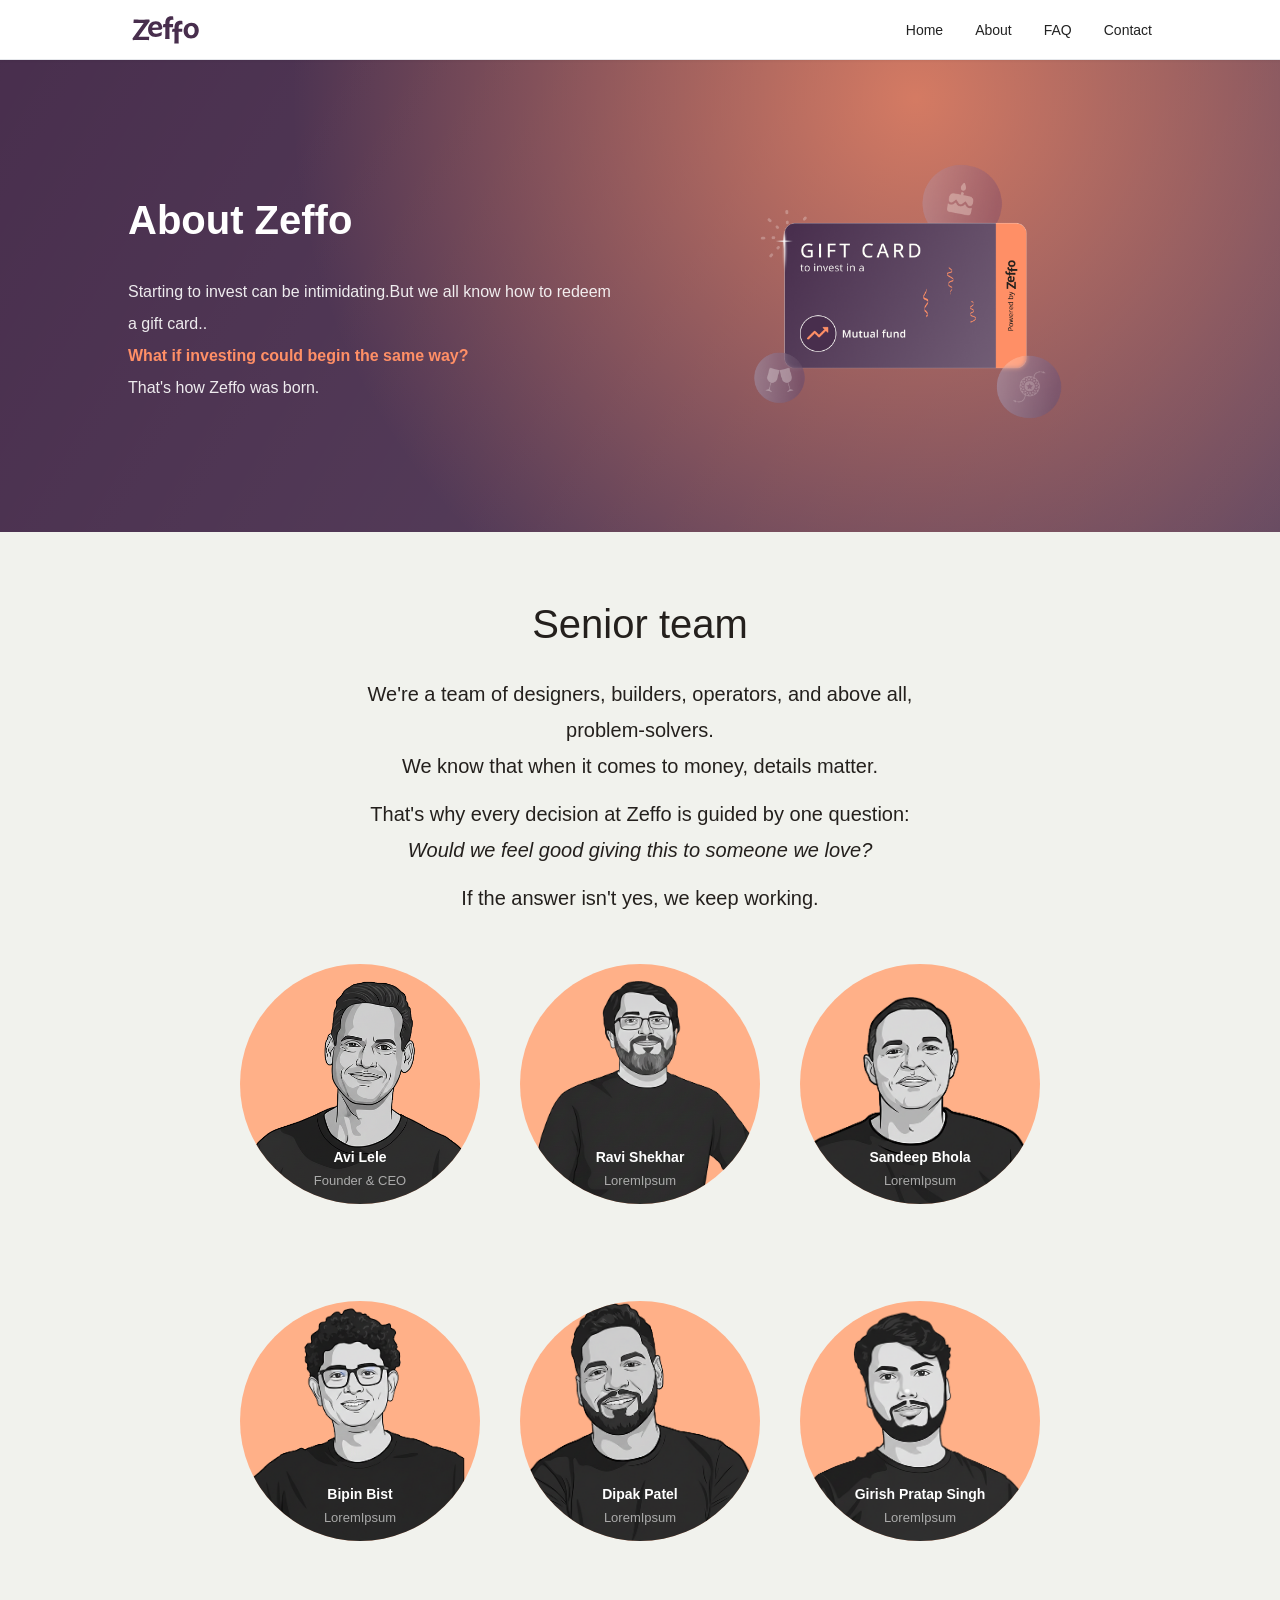
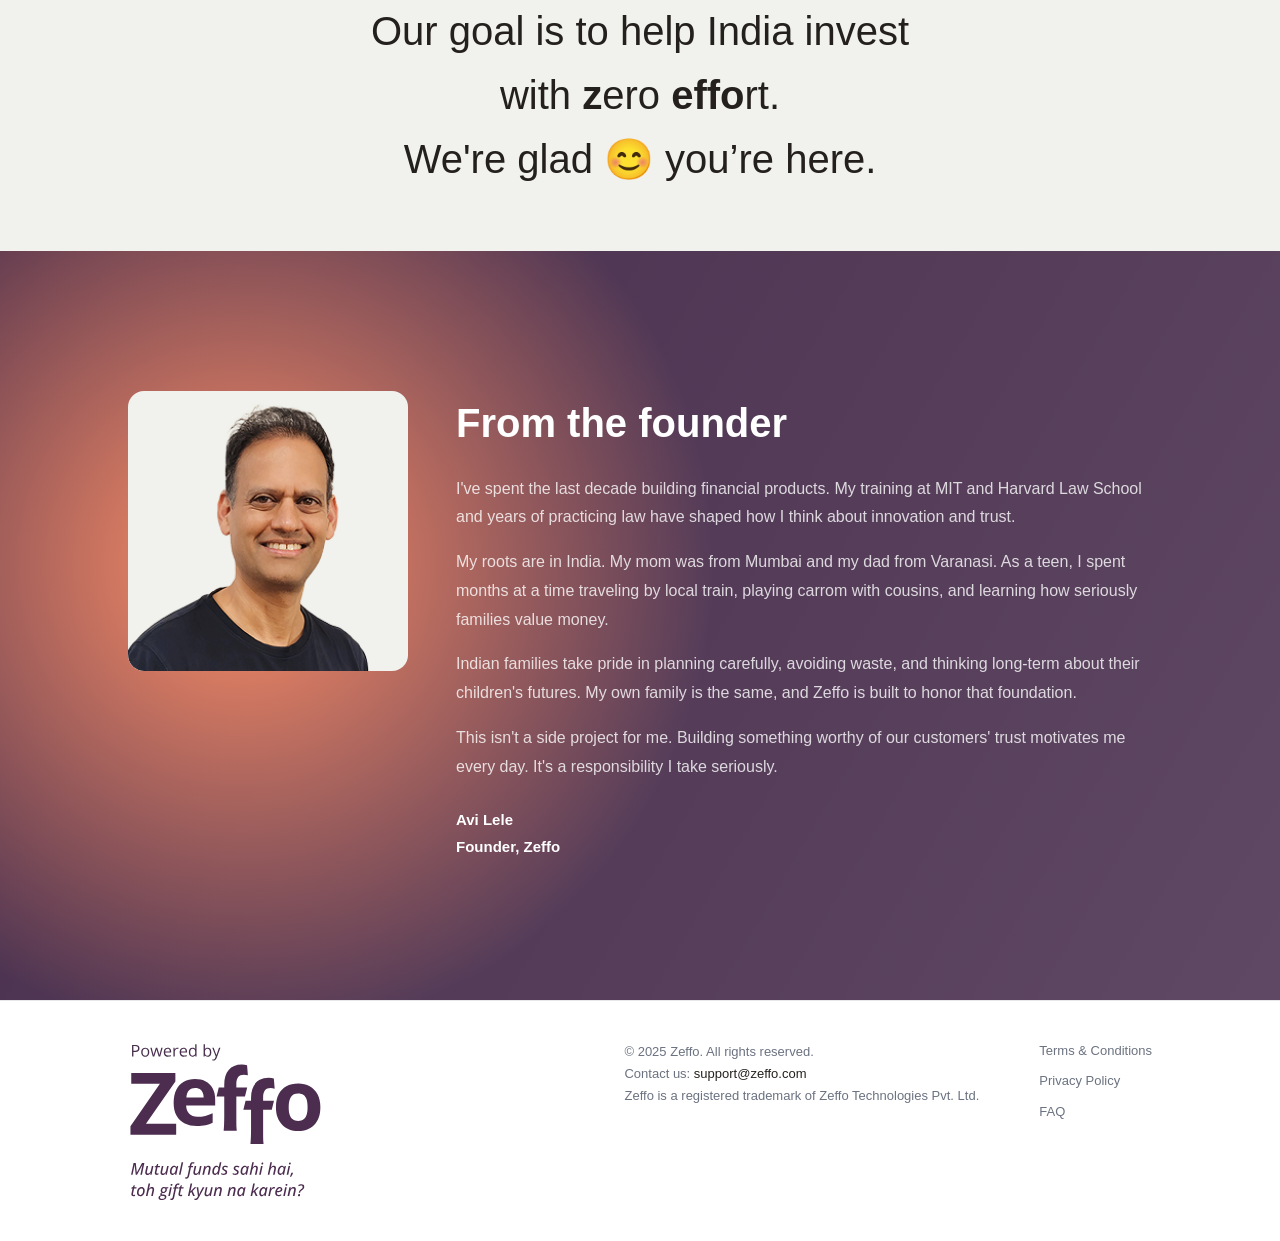
==== about.html @ eb4e4ceb "first commit" ====
<!DOCTYPE html>
<html lang="en">
<head>
  <meta charset="UTF-8">
  <meta name="viewport" content="width=device-width, initial-scale=1.0">
  <title>About Us — Zeffo</title>
  <meta name="description" content="Learn about Zeffo — the team and mission behind mutual fund gift cards.">
  <link rel="stylesheet" href="css/style.css">
</head>
<body>

  <!-- Header -->
  <header class="header" role="banner">
    <div class="header__container">
      <a href="index.html" class="header__logo" aria-label="Zeffo Home">
        <img src="assets/images/logo.svg" alt="Zeffo" height="36">
      </a>

      <button class="header__menu-btn" aria-label="Open menu" aria-expanded="false" aria-controls="nav-menu">
        <span class="header__menu-icon"></span>
      </button>

      <nav class="header__nav" id="nav-menu" role="navigation" aria-label="Main navigation">
        <ul class="header__nav-list">
          <li><a href="index.html" class="header__nav-link">Home</a></li>
          <li><a href="about.html" class="header__nav-link header__nav-link--active">About</a></li>
          <li><a href="faqs.html" class="header__nav-link">FAQ</a></li>
          <li><a href="contact.html" class="header__nav-link">Contact</a></li>
        </ul>
      </nav>
    </div>
  </header>

  <main>
    <!-- About Banner -->
    <section class="about-banner">
      <div class="about-banner__container">
        <div class="about-banner__text">
          <h1 class="about-banner__heading">About Zeffo</h1>
          <p class="about-banner__line">Starting to invest can be intimidating.But we all know how to redeem a gift card..</p>
          <p class="about-banner__line about-banner__line--highlight">What if investing could begin the same way?</p>
          <p class="about-banner__line">That's how Zeffo was born.</p>
        </div>
        <div class="about-banner__image">
          <img src="assets/images/GC_banner.png" alt="Zeffo gift card">
        </div>
      </div>
    </section>

    <!-- Senior Team Section -->
    <section class="senior-team">
      <div class="senior-team__container">
        <h2 class="senior-team__heading">Senior team</h2>
        <p class="senior-team__desc">We're a team of designers, builders, operators, and above all, problem-solvers.<br>We know that when it comes to money, details matter.</p>
        <p class="senior-team__desc">That's why every decision at Zeffo is guided by one question:<br><em>Would we feel good giving this to someone we love?</em></p>
        <p class="senior-team__desc">If the answer isn't yes, we keep working.</p>

        <div class="senior-team__grid">
          <div class="senior-team__member">
            <div class="senior-team__photo">
              <img src="assets/images/avi.png" alt="Team member">
            </div>
            <p class="senior-team__name">Avi Lele</p>
            <p class="senior-team__role">Founder & CEO</p>
          </div>
          <div class="senior-team__member">
            <div class="senior-team__photo">
              <img src="assets/images/ravi.png" alt="Team member">
            </div>
            <p class="senior-team__name">Ravi Shekhar</p>
            <p class="senior-team__role">LoremIpsum</p>
          </div>
          <div class="senior-team__member">
            <div class="senior-team__photo">
              <img src="assets/images/sandeep.png" alt="Team member">
            </div>
            <p class="senior-team__name">Sandeep Bhola</p>
            <p class="senior-team__role">LoremIpsum</p>
          </div>
          <div class="senior-team__member">
            <div class="senior-team__photo">
              <img src="assets/images/bipin.png" alt="Team member">
            </div>
            <p class="senior-team__name">Bipin Bist</p>
            <p class="senior-team__role">LoremIpsum</p>
          </div>
          <div class="senior-team__member">
            <div class="senior-team__photo">
              <img src="assets/images/dipak.png" alt="Team member">
            </div>
            <p class="senior-team__name">Dipak Patel</p>
            <p class="senior-team__role">LoremIpsum</p>
          </div>
          <div class="senior-team__member">
            <div class="senior-team__photo">
              <img src="assets/images/girish.png" alt="Team member">
            </div>
            <p class="senior-team__name">Girish Pratap Singh</p>
            <p class="senior-team__role">LoremIpsum</p>
          </div>
        </div>
        <div class="team__goal">
          <p class="senior-team__goal">Our goal is to help India invest <br/>with <b>z</b>ero <b>effo</b>rt.</p>
          <p class="senior-team__goal">We're glad 😊 you’re here.</p>
        </div>
      </div>
    </section>

    <!-- From the Founder Section -->
    <section class="founder">
      <div class="founder__container">
        <div class="founder__image">
          <img src="assets/images/founder.png" alt="Founder">
        </div>
        <div class="founder__text">
          <h2 class="founder__heading">From the founder</h2>
          <p class="founder__desc">I've spent the last decade building financial products. My training at MIT and Harvard Law School and years of practicing law have shaped how I think about innovation and trust.</p>
          <p class="founder__desc">My roots are in India. My mom was from Mumbai and my dad from Varanasi.  As a teen, I spent months at a time traveling by local train, playing carrom with cousins, and learning how seriously families value money.</p>
          <p class="founder__desc">Indian families take pride in planning carefully, avoiding waste, and thinking long-term about their children's futures. My own family is the same, and Zeffo is built to honor that foundation.</p>
          <p class="founder__desc">This isn't a side project for me. Building something worthy of our customers' trust motivates me every day. It's a responsibility I take seriously.</p>
          <p class="founder__sign"><strong>Avi Lele<br>Founder, Zeffo</strong></p>
        </div>
      </div>
    </section>
  </main>

  <!-- Footer -->
  <footer class="footer">
    <div class="footer__container">
      <div class="footer__logo">
        <img src="assets/images/logo_tagline.svg" alt="Zeffo — Gift the power of investing">
      </div>
      <div class="footer__right">
        <div class="footer__info">
          <p class="footer__copyright">&copy; 2025 Zeffo. All rights reserved.</p>
          <p class="footer__contact">Contact us: <a href="mailto:support@zeffo.com">support@zeffo.com</a></p>
          <p class="footer__trademark">Zeffo is a registered trademark of Zeffo Technologies Pvt. Ltd.</p>
        </div>
        <div class="footer__links">
          <a href="tnc.html">Terms &amp; Conditions</a>
          <a href="privacy.html">Privacy Policy</a>
          <a href="faqs.html">FAQ</a>
        </div>
      </div>
    </div>
  </footer>

  <script src="js/main.js"></script>
</body>
</html>
---- css/style.css ----
/* ============================================
   CSS Reset & Base
   ============================================ */

*,
*::before,
*::after {
  margin: 0;
  padding: 0;
  box-sizing: border-box;
}

:root {
  /* Colors */
  --color-primary: #1a73e8;
  --color-primary-dark: #1557b0;
  --color-text: #24201d;
  --color-text-light: #6b7280;
  --color-white: #ffffff;
  --color-bg: #ffffff;
  --color-border: #e5e7eb;
  --color-gray: #f1f2ed;
  --color-accent: #ff8f66;
  --color-accent-dark: #e67a50;

  /* Header */
  --header-height: 60px;

  /* Typography */
  --font-family: -apple-system, BlinkMacSystemFont, 'Segoe UI', Roboto, Oxygen,
    Ubuntu, Cantarell, sans-serif;

  /* Spacing */
  --container-max: 100%;
  --container-padding: 10%;
}

html {
  font-size: 16px;
  -webkit-text-size-adjust: 100%;
}

body {
  font-family: var(--font-family);
  color: var(--color-text);
  background-color: var(--color-bg);
  line-height: 1.6;
}

a {
  text-decoration: none;
  color: inherit;
}

ul {
  list-style: none;
}

img {
  max-width: 100%;
  height: auto;
  display: block;
}

/* ============================================
   Buttons
   ============================================ */

.btn {
  display: inline-block;
  font-family: var(--font-family);
  font-size: 0.938rem;
  font-weight: 600;
  text-align: center;
  border: none;
  border-radius: 6px;
  padding: 10px 28px;
  cursor: pointer;
  transition: background-color 0.2s ease, transform 0.1s ease;
}

.btn:focus-visible {
  outline: 2px solid var(--color-white);
  outline-offset: 3px;
}

.btn--primary {
  background-color: var(--color-white);
  color: var(--color-text);
  border-radius: 50px;
}

.btn--primary:hover {
  background-color: var(--color-border);
}

.btn:active {
  transform: scale(0.97);
}

/* ============================================
   Header
   ============================================ */

.header {
  position: sticky;
  top: 0;
  z-index: 1000;
  height: var(--header-height);
  background-color: var(--color-white);
  border-bottom: 1px solid var(--color-border);
  box-shadow: 0 1px 3px rgba(0, 0, 0, 0.06);
}

.header__container {
  max-width: var(--container-max);
  margin: 0 auto;
  padding: 0 var(--container-padding);
  height: 100%;
  display: flex;
  align-items: center;
  justify-content: space-between;
}

/* Logo */

.header__logo {
  display: flex;
  align-items: center;
  flex-shrink: 0;
}

.header__logo img {
  height: 36px;
  width: auto;
}

/* Desktop nav */

.header__nav-list {
  display: flex;
  align-items: center;
  gap: 32px;
}

.header__nav-link {
  font-size: 14px;
  font-weight: 500;
  color: #222222;
  padding: 4px 0;
  text-decoration: none;
}

.header__nav-link:hover,
.header__nav-link:focus-visible {
  color: #222222;
}

.header__nav-link--active {
  color: #222222;
}

/* Focus styles for accessibility */

.header__nav-link:focus-visible {
  outline: 2px solid var(--color-primary);
  outline-offset: 4px;
  border-radius: 2px;
}

/* Hamburger button — hidden on desktop */

.header__menu-btn {
  display: none;
  background: none;
  border: none;
  cursor: pointer;
  padding: 8px;
  z-index: 1001;
  -webkit-tap-highlight-color: transparent;
}

.header__menu-icon,
.header__menu-icon::before,
.header__menu-icon::after {
  display: block;
  width: 24px;
  height: 2px;
  background-color: var(--color-text);
  border-radius: 2px;
  transition: transform 0.3s ease, opacity 0.3s ease;
}

.header__menu-icon {
  position: relative;
}

.header__menu-icon::before,
.header__menu-icon::after {
  content: '';
  position: absolute;
  left: 0;
}

.header__menu-icon::before {
  top: -7px;
}

.header__menu-icon::after {
  top: 7px;
}

/* Hamburger → X animation */

.header__menu-btn[aria-expanded="true"] .header__menu-icon {
  background-color: transparent;
}

.header__menu-btn[aria-expanded="true"] .header__menu-icon::before {
  top: 0;
  transform: rotate(45deg);
}

.header__menu-btn[aria-expanded="true"] .header__menu-icon::after {
  top: 0;
  transform: rotate(-45deg);
}

/* ============================================
   Hero Section
   ============================================ */

.hero {
  min-height: calc(100vh - var(--header-height));
  position: relative;
  display: flex;
  align-items: center;
  overflow: hidden;
}

.hero__bg {
  position: absolute;
  inset: 0;
  z-index: 0;
}

.hero__bg-img {
  position: absolute;
  inset: 0;
  width: 100%;
  height: 100%;
  object-fit: cover;
  opacity: 0;
  transition: opacity 3s ease;
}

.hero__bg-img--active {
  opacity: 1;
}

.hero__content {
  position: relative;
  z-index: 1;
  max-width: var(--container-max);
  margin: 0 auto;
  padding: 60px var(--container-padding);
  width: 100%;
}

.hero__title {
  font-size: 40px;
  font-weight: 700;
  line-height: 1.3;
  color: var(--color-white);
  max-width: 40%;
  margin-bottom: 20px;
}

.hero__subtitle {
  font-size: 20px;
  font-weight: 400;
  line-height: 1.7;
  color: var(--color-white);
  max-width: 50%;
  opacity: 0.9;
}

/* ============================================
   Gift Cards Section
   ============================================ */

.giftcards {
  background-color: #482e4d;
  padding: min(120px, 10vw) 0;
}

.giftcards__container {
  max-width: var(--container-max);
  margin: 0 auto;
  padding: 0 var(--container-padding);
}

.giftcards__grid {
  display: flex;
  justify-content: center;
  align-items: stretch;
  gap: 40px;
}

.giftcards__item {
  display: flex;
  flex-direction: column;
  align-items: center;
  gap: 20px;
  flex: 1;
  max-width: 320px;
}

.giftcards__image {
  width: 100%;
  border-radius: 12px;
  box-shadow: 0 4px 16px rgba(0, 0, 0, 0.25);
}

/* ============================================
   Steps Section
   ============================================ */

.steps {
  background-color: var(--color-white);
  padding: 60px 0;
}

.steps__container {
  max-width: var(--container-max);
  margin: 0 auto;
  padding: 0 var(--container-padding);
}

.steps__heading {
  text-align: center;
  font-size: 32px;
  font-weight: 700;
  color: var(--color-text);
  margin-bottom: 40px;
}

.steps__grid {
  display: flex;
  justify-content: center;
  align-items: flex-start;
  gap: 40px;
}

.steps__item {
  flex: 1;
  max-width: 320px;
}

.steps__image {
  width: 100%;
  border-radius: 12px;
}

/* ============================================
   Info Card Section
   ============================================ */

.infocard {
  padding: 80px 0 140px;
  background-color: var(--color-white);
  display: flex;
  justify-content: center;
}

.infocard__card {
  width: 80%;
  max-width: 960px;
  background-color: var(--color-gray);
  border-radius: 16px;
  box-shadow: 0 2px 12px rgba(0, 0, 0, 0.08);
  display: flex;
  align-items: stretch;
  overflow: hidden;
}

.infocard__text {
  flex: 1;
  padding: 40px;
  padding-bottom: 80px;
}

.infocard__subtitle {
  font-size: 22px;
  font-weight: 700;
  color: var(--color-text);
  margin-bottom: 14px;
}

.infocard__desc {
  font-size: 15px;
  line-height: 1.7;
  color: var(--color-text-light);
  margin-bottom: 20px;
}

.infocard__cta {
  font-size: 16px;
  font-weight: 700;
  color: var(--color-accent);
  text-decoration: underline;
  transition: color 0.2s ease;
}

.infocard__cta:hover {
  color: var(--color-accent-dark);
}

.infocard__cta:focus-visible {
  outline: 2px solid var(--color-primary);
  outline-offset: 3px;
  border-radius: 2px;
}

.infocard__image {
  flex: 0 0 40%;
  position: relative;
  overflow: hidden;
}

.infocard__image img {
  width: 100%;
  position: absolute;
  bottom: -60%;
  left: 0;
  border-radius: 8px;
}

/* ============================================
   Trust Section
   ============================================ */

.trust {
  padding: 100px 0 60px;
  background-color: var(--color-gray);
}

.trust__container {
  max-width: var(--container-max);
  margin: 0 auto;
  padding: 0 var(--container-padding);
  text-align: center;
}

.trust__heading {
  font-size: 32px;
  font-weight: 400;
  color: var(--color-text);
  margin-bottom: 16px;
}

.trust__subheading {
  font-size: 14px;
  line-height: 1.7;
  color: var(--color-text-light);
  margin: 0 auto 48px;
}

.trust__logos {
  display: flex;
  justify-content: center;
  align-items: center;
  gap: 102px;
  flex-wrap: wrap;
}

.trust__logo-item {
  display: flex;
  align-items: center;
  justify-content: center;
}

.trust__logo-item img {
  height: 102px;
  width: auto;
  object-fit: contain;
  opacity: 0.85;
  transition: opacity 0.2s ease;
}

.trust__logo-item img:hover {
  opacity: 1;
}

/* Partner subsection */

.partners {
  display: flex;
  align-items: center;
  gap: 24px;
  margin-top: 82px;
  padding: 32px;
  background-color: #000000;
  border-radius: 16px;
  max-width: 900px;
  margin-left: auto;
  margin-right: auto;
  text-align: left;
}

.pine-labs-logo {
  flex-shrink: 0;
}

.pine-labs-logo img {
  width: 200px;
  height: auto;
}

.partners h3 {
  font-size: 16px;
  font-weight: 600;
  color: var(--color-white);
  margin-bottom: 6px;
}

.partners p {
  font-size: 14px;
  line-height: 1.6;
  color: rgba(255, 255, 255, 0.7);
}

/* ============================================
   Video Section
   ============================================ */

.video-section {
  background-color: #24201d;
  padding: min(120px, 10vw) 0;
  /* max-height: 425px; */
}

.video-section__container {
  max-width: var(--container-max);
  margin: 0 auto;
  padding: 0 var(--container-padding);
  display: flex;
  align-items: center;
  gap: 48px;
  height: 100%;
}

.video-section__text {
  flex: 1;
}

.video-section__heading {
  font-size: 32px;
  font-weight: 400;
  color: var(--color-white);
  margin-bottom: 14px;
  line-height: 1.3;
}

.video-section__subheading {
  font-size: 15px;
  line-height: 1.7;
  color: rgba(255, 255, 255, 0.7);
  margin-bottom: 20px;
}

.video-section__cta {
  font-size: 16px;
  font-weight: 700;
  color: var(--color-accent);
  text-decoration: underline;
  transition: color 0.2s ease;
}

.video-section__cta:hover {
  color: var(--color-accent-dark);
}

.video-section__cta:focus-visible {
  outline: 2px solid var(--color-primary);
  outline-offset: 3px;
  border-radius: 2px;
}

.video-section__player {
  flex: 1;
  border-radius: 12px;
  overflow: hidden;
  aspect-ratio: 16 / 9;
  max-height: 300px;
}

.video-section__player iframe {
  width: 100%;
  height: 100%;
  display: block;
}

/* ============================================
   Team Section
   ============================================ */

.team {
  background-color: #482e4d;
  padding: 60px 0 0;
}

.team__container {
  max-width: var(--container-max);
  margin: 0 auto;
  padding: 0 var(--container-padding);
  text-align: center;
}

.team__heading {
  font-size: 32px;
  font-weight: 400;
  color: var(--color-white);
  margin-bottom: 16px;
  letter-spacing: 1px;
}

.team__desc {
  font-size: 16px;
  line-height: 1.7;
  color: rgba(255, 255, 255, 0.75);
  max-width: 800px;
  margin: 0 auto 40px;
}

.team-section__cta {
  font-size: 16px;
  font-weight: 700;
  color: var(--color-accent);
  text-decoration: underline;
  display: inline-block;
  margin-bottom: 40px;
  transition: color 0.2s ease;
}

.team-section__cta:hover {
  color: var(--color-accent-dark);
}

.team__image {
  max-width: 720px;
  margin: 0 auto;
}

.team__image img {
  width: 100%;
  border-radius: 12px;
}

/* ============================================
   Multiplier Section
   ============================================ */

.multiplier {
  padding: 60px 0;
  background-color: var(--color-gray);
}

.multiplier__container {
  max-width: var(--container-max);
  margin: 0 auto;
  padding: 0 var(--container-padding);
  display: flex;
  align-items: center;
  gap: 60px;
}

.multiplier__image {
  flex: 1;
  display: flex;
  justify-content: center;
}

.multiplier__image img {
  max-width: 360px;
  width: 100%;
}

.multiplier__text {
  flex: 1;
}

.multiplier__heading {
  font-size: 32px;
  font-weight: 400;
  color: var(--color-text);
  margin-bottom: 14px;
}

.multiplier__intro {
  font-size: 14px;
  line-height: 1.7;
  color: var(--color-text);
  margin-bottom: 20px;
}

.multiplier__list {
  list-style: disc;
  padding-left: 20px;
  margin-bottom: 24px;
}

.multiplier__list li {
  font-size: 14px;
  line-height: 1.7;
  color: var(--color-text);
}

.multiplier__footer {
  font-size: 14px;
  color: var(--color-text);
}

.multiplier__footer a {
  color: var(--color-accent);
  font-weight: 600;
  transition: color 0.2s ease;
}

.multiplier__footer a:hover {
  color: var(--color-accent-dark);
}

/* ============================================
   Follow Us Section
   ============================================ */

.follow {
  background-color: var(--color-accent);
  padding: 60px 0;
}

.follow__container {
  max-width: var(--container-max);
  margin: 0 auto;
  padding: 0 var(--container-padding);
  display: flex;
  align-items: center;
  gap: 48px;
}

.follow__text {
  flex: 1;
}

.follow__heading {
  font-size: 32px;
  font-weight: 700;
  color: var(--color-white);
  margin-bottom: 14px;
}

.follow__desc {
  font-size: 16px;
  line-height: 1.7;
  color: rgba(255, 255, 255, 0.9);
  margin-bottom: 24px;
}

.follow__socials {
  display: flex;
  gap: 16px;
}

.follow__social-link {
  display: inline-block;
  transition: transform 0.2s ease;
}

.follow__social-link img {
  width: 140px;
  height: 40px;
}

.follow__social-link:hover {
  transform: translateY(-2px);
}

.follow__social-link:focus-visible {
  outline: 2px solid var(--color-white);
  outline-offset: 3px;
  border-radius: 4px;
}

.follow__image {
  flex: 1;
  display: flex;
  justify-content: center;
}

.follow__image img {
  max-width: 380px;
  width: 100%;
}

/* ============================================
   Footer
   ============================================ */

.footer {
  background-color: var(--color-white);
  padding: 40px 0;
  border-top: 1px solid var(--color-border);
}

.footer__container {
  max-width: var(--container-max);
  margin: 0 auto;
  padding: 0 var(--container-padding);
  display: flex;
  align-items: flex-start;
  justify-content: space-between;
  gap: 48px;
}

.footer__logo img {
  height: 160px;
  width: auto;
}

.footer__right {
  display: flex;
  gap: 60px;
}

.footer__info p {
  font-size: 13px;
  line-height: 1.7;
  color: var(--color-text-light);
}

.footer__info a {
  color: var(--color-text);
  transition: color 0.2s ease;
}

.footer__info a:hover {
  color: var(--color-primary);
}

.footer__links {
  display: flex;
  flex-direction: column;
  gap: 10px;
}

.footer__links a {
  font-size: 13px;
  color: var(--color-text-light);
  transition: color 0.2s ease;
}

.footer__links a:hover {
  color: var(--color-primary);
}

.footer__links a:focus-visible {
  outline: 2px solid var(--color-primary);
  outline-offset: 3px;
  border-radius: 2px;
}

/* ============================================
   About Page
   ============================================ */

.about-banner {
  background-image: url('../assets/images/bg1.svg');
  background-size: cover;
  background-position: center;
  background-repeat: no-repeat;
  padding: 80px 0;
}

.about-banner__container {
  max-width: var(--container-max);
  margin: 0 auto;
  padding: 0 var(--container-padding);
  display: flex;
  align-items: center;
  gap: 48px;
}

.about-banner__text {
  flex: 1;
}

.about-banner__heading {
  font-size: 40px;
  font-weight: 700;
  color: var(--color-white);
  margin-bottom: 24px;
}

.about-banner__line {
  font-size: 16px;
  line-height: 2;
  color: rgba(255, 255, 255, 0.9);
}

.about-banner__line--highlight {
  font-weight: 700;
  color: var(--color-accent);
}

.about-banner__image {
  flex: 1;
  display: flex;
  justify-content: center;
}

.about-banner__image img {
  max-width: 420px;
  width: 100%;
  border-radius: 12px;
}

/* Senior Team */

.senior-team {
  background-color: #f1f2ed;
  padding: 60px 0;
  text-align: center;
}

.senior-team__container {
  max-width: var(--container-max);
  margin: 0 auto;
  padding: 0 var(--container-padding);
}

.senior-team__heading {
  font-size: 40px;
  font-weight: 400;
  color: var(--color-text);
  margin-bottom: 20px;
}

.senior-team__desc {
  font-size: 20px;
  line-height: 1.8;
  color: var(--color-text);
  max-width: 600px;
  margin: 0 auto 12px;
}

.senior-team__desc em {
  font-style: italic;
  color: var(--color-text);
}

.senior-team__grid {
  display: grid;
  grid-template-columns: repeat(3, 240px);
  justify-content: center;
  gap: 40px;
  margin-top: 48px;
}

.senior-team__member {
  width: 240px;
}

.senior-team__photo {
  width: 240px;
  height: 240px;
  border-radius: 50%;
  background-color: #FFB088;
  overflow: hidden;
  margin: 0 auto 12px;
}

.senior-team__photo img {
  width: 125%;
  height: 125%;
  object-fit: cover;
}

.senior-team__name {
  font-size: 14px;
  font-weight: 600;
  color: var(--color-white);
  margin-bottom: 2px;
  position: relative;
  top: -70px;
}

.senior-team__role {
  font-size: 13px;
  color: rgba(255, 255, 255, 0.6);
  position: relative;
  top: -70px;
}
.senior-team__goal {
  font-size: 40px;
  font-weight: 200;
}

/* From the Founder */

.founder {
  background-image: url('../assets/images/bg2.svg');
  background-size: cover;
  background-position: center;
  background-repeat: no-repeat;
  padding: 140px 0;
}

.founder__container {
  max-width: var(--container-max);
  margin: 0 auto;
  padding: 0 var(--container-padding);
  display: flex;
  align-items: flex-start;
  gap: 48px;
}

.founder__image {
  flex: 0 0 280px;
  border-radius: 16px;
  overflow: hidden;
  background: #F1F2ED;
}

.founder__image img {
  width: 100%;
  border-radius: 16px;
}

.founder__text {
  flex: 1;
}

.founder__heading {
  font-size: 40px;
  font-weight: 700;
  color: var(--color-white);
  margin-bottom: 20px;
}

.founder__desc {
  font-size: 16px;
  line-height: 1.8;
  color: rgba(255, 255, 255, 0.8);
  margin-bottom: 16px;
}

.founder__sign {
  font-size: 15px;
  line-height: 1.8;
  color: rgba(255, 255, 255, 0.9);
  margin-top: 24px;
}

.founder__sign strong {
  color: var(--color-white);
}

/* ============================================
   FAQ Page
   ============================================ */

.faq-hero {
  padding: 60px 0 40px;
  text-align: center;
  background-color: var(--color-white);
}

.faq-hero__title {
  font-size: 36px;
  font-weight: 700;
  color: var(--color-text);
  margin-bottom: 12px;
}

.faq-hero__subtitle {
  font-size: 16px;
  color: var(--color-text-light);
}

/* Quick Help */

.quickhelp {
  display: flex;
  justify-content: center;
  padding: 0 0 48px;
  background-color: var(--color-white);
}

.quickhelp__container {
  max-width: 1120px;
  margin: 0 80px;
  padding: 0 0;
  display: flex;
  justify-content: center;
  gap: 24px;
}

.quickhelp__card {
  flex: 1;
  aspect-ratio: 1 / 1;
  max-width: 540px;
  border: 2px solid var(--color-accent);
  border-radius: 12px;
  padding: 40px;
  display: flex;
  flex-direction: column;
  align-items: center;
  text-align: center;
  justify-content: center;
}

.quickhelp__title {
  font-size: 40px;
  font-weight: 400;
  color: var(--color-text);
}

.quickhelp__divider {
  border: none;
  height: 2px;
  background-color: var(--color-accent);
  margin: 14px 0;
  width: 100%;
}

.quickhelp__desc {
  font-size: 16px;
  line-height: 1.7;
  color: var(--color-text-light);
  flex: 1;
  margin-bottom: 16px;
}

.quickhelp__cta {
  font-size: 16px;
  font-weight: 700;
  color: var(--color-accent);
  text-decoration: underline;
  transition: color 0.2s ease;
}

.quickhelp__cta:hover {
  color: var(--color-accent-dark);
}

.faq {
  padding: 0 0 60px;
  background-color: var(--color-white);
}

.faq__container {
  max-width: 768px;
  margin: 0 auto;
  padding: 0 var(--container-padding);
}

/* Category tabs */

.faq__tabs {
  display: flex;
  border: 2px solid var(--color-accent);
  border-radius: 8px;
  overflow: hidden;
  width: 440px;
  margin: 0 auto 32px;
}

.faq__tab {
  flex: 1;
  background: none;
  text-align: center;
  border: none;
  font-family: var(--font-family);
  font-size: 15px;
  font-weight: 600;
  color: var(--color-text);
  padding: 10px 32px;
  cursor: pointer;
  transition: background-color 0.2s ease, color 0.2s ease;
}

.faq__tab--active {
  background-color: var(--color-accent);
  color: var(--color-white);
}

.faq__tab:focus-visible {
  outline: 2px solid var(--color-primary);
  outline-offset: -2px;
}

.faq__item {
  border-bottom: 1px solid var(--color-border);
}

.faq__question {
  width: 100%;
  background: none;
  border: none;
  padding: 20px 0;
  font-family: var(--font-family);
  font-size: 16px;
  font-weight: 600;
  color: var(--color-text);
  text-align: left;
  cursor: pointer;
  display: flex;
  justify-content: space-between;
  align-items: center;
  gap: 16px;
}

.faq__question:focus-visible {
  outline: 2px solid var(--color-primary);
  outline-offset: -2px;
  border-radius: 4px;
}

.faq__icon {
  width: 10px;
  height: 10px;
  flex-shrink: 0;
  border-left: 2px solid var(--color-text);
  border-bottom: 2px solid var(--color-text);
  transform: rotate(-45deg);
  transition: transform 0.3s ease;
}

.faq__question[aria-expanded="true"] .faq__icon {
  transform: rotate(135deg);
}

.faq__answer {
  max-height: 0;
  overflow: hidden;
  transition: max-height 0.3s ease;
}

.faq__answer p {
  padding: 0 0 20px;
  font-size: 15px;
  line-height: 1.7;
  color: var(--color-text-light);
}

/* ============================================
   FAQ Contact Section
   ============================================ */

.faq-contact {
  padding: 60px 0;
  background-color: var(--color-white);
  text-align: center;
}

.faq-contact__container {
  max-width: 600px;
  margin: 0 auto;
  padding: 0 var(--container-padding);
}

.faq-contact__heading {
  font-size: 32px;
  font-weight: 700;
  color: var(--color-text);
  margin-bottom: 12px;
}

.faq-contact__subheading {
  font-size: 16px;
  line-height: 1.7;
  color: var(--color-text-light);
  margin-bottom: 24px;
}

.faq-contact__cta {
  display: inline-block;
  font-size: 16px;
  font-weight: 600;
  color: var(--color-text);
  text-decoration: none;
  border: 2px solid var(--color-text);
  padding: 10px 28px;
  transition: background-color 0.2s ease, color 0.2s ease;
}

.faq-contact__cta:hover {
  background-color: var(--color-text);
  color: var(--color-white);
}

/* ============================================
   Tablet styles (768px - 1024px)
   ============================================ */

@media (max-width: 1024px) {
  :root {
    --container-padding: 5%;
  }

  /* Hero tablet */

  .hero__title {
    font-size: 32px;
    max-width: 60%;
  }

  .hero__subtitle {
    font-size: 18px;
    max-width: 60%;
  }

  /* Gift cards tablet */

  .giftcards__grid {
    gap: 24px;
  }

  .giftcards__item {
    max-width: 240px;
  }

  /* Steps tablet */

  .steps__heading {
    font-size: 28px;
  }

  .steps__grid {
    gap: 24px;
  }

  .steps__item {
    max-width: 240px;
  }

  /* Info card tablet */

  .infocard {
    padding: 60px 0 100px;
  }

  .infocard__card {
    width: 90%;
  }

  .infocard__subtitle {
    font-size: 18px;
  }

  /* Trust tablet */

  .trust {
    padding: 60px 0 40px;
  }

  .trust__heading {
    font-size: 28px;
  }

  .trust__logos {
    gap: 48px;
  }

  .trust__logo-item img {
    height: 72px;
  }

  .partners {
    max-width: 100%;
    flex-direction: column;
    text-align: center;
    gap: 16px;
  }

  .pine-labs-logo img {
    width: 140px;
  }

  /* Video tablet */

  .video-section__heading {
    font-size: 26px;
  }

  .video-section__container {
    gap: 32px;
  }

  /* Team tablet */

  .team__heading {
    font-size: 28px;
  }

  /* Multiplier tablet */

  .multiplier__container {
    gap: 32px;
  }

  .multiplier__heading {
    font-size: 26px;
  }

  .multiplier__image img {
    max-width: 260px;
  }

  /* Follow tablet */

  .follow__heading {
    font-size: 28px;
  }

  .follow__container {
    gap: 32px;
  }

  .follow__image img {
    max-width: 280px;
  }

  /* Footer tablet */

  .footer__logo img {
    height: 120px;
  }

  .footer__right {
    gap: 32px;
  }

  /* About banner tablet */

  .about-banner__heading {
    font-size: 32px;
  }

  .about-banner__image img {
    max-width: 320px;
  }

  /* Senior team tablet */

  .senior-team__heading {
    font-size: 28px;
  }

  /* Goal tablet */

  .about-goal__text {
    font-size: 28px;
  }

  /* Founder tablet */

  .founder__image {
    flex: 0 0 200px;
  }

  .founder__heading {
    font-size: 24px;
  }

  /* Quick help tablet */

  .quickhelp__container {
    margin: 0 auto;
    padding: 0 var(--container-padding);
  }

  .quickhelp__title {
    font-size: 32px;
  }

  /* FAQ tabs tablet */

  .faq__tabs {
    width: 100%;
    max-width: 440px;
  }
}

/* ============================================
   Small tablet styles (below 768px)
   ============================================ */

@media (max-width: 767px) {
  :root {
    --container-padding: 20px;
  }

  .header__menu-btn {
    display: block;
  }

  .header__nav {
    position: fixed;
    top: var(--header-height);
    right: 0;
    bottom: 0;
    left: 0;
    background-color: var(--color-white);
    transform: translateX(100%);
    transition: transform 0.3s ease;
    overflow-y: auto;
  }

  .header__nav.is-open {
    transform: translateX(0);
  }

  .header__nav-list {
    flex-direction: column;
    align-items: stretch;
    gap: 0;
    padding: 16px 0;
  }

  .header__nav-link {
    display: block;
    padding: 14px var(--container-padding);
    font-size: 1rem;
    border-bottom: 1px solid var(--color-border);
  }

  .header__nav-link--active::after {
    display: none;
  }

  /* Hero mobile */

  .hero {
    min-height: 60vh;
  }

  .hero__title {
    font-size: 24px;
    max-width: 100%;
  }

  .hero__subtitle {
    font-size: 16px;
    max-width: 100%;
  }

  /* Gift cards mobile */

  .giftcards__grid {
    flex-direction: column;
    align-items: center;
    gap: 32px;
  }

  .giftcards__item {
    max-width: 280px;
  }

  /* Steps mobile */

  .steps__heading {
    font-size: 26px;
    margin-bottom: 28px;
  }

  .steps__grid {
    flex-direction: column;
    align-items: center;
    gap: 24px;
  }

  .steps__item {
    max-width: 280px;
  }

  /* Info card mobile */

  .infocard__card {
    width: 90%;
    flex-direction: column;
  }

  .infocard__text {
    padding: 28px 24px;
    padding-bottom: 28px;
  }

  .infocard__image {
    flex: none;
    width: 100%;
    height: 200px;
    position: relative;
    overflow: hidden;
  }

  .infocard__image img {
    position: absolute;
    bottom: auto;
    top: 0;
    left: 0;
  }

  /* Trust mobile */

  .trust {
    padding: 60px 0 40px;
  }

  .trust__heading {
    font-size: 26px;
  }

  .trust__subheading {
    font-size: 15px;
  }

  .trust__logos {
    gap: 32px;
  }

  .trust__logo-item img {
    height: 40px;
  }

  .partners {
    flex-direction: column;
    text-align: center;
    gap: 16px;
    padding: 24px;
  }

  .pine-labs-logo img {
    width: 80px;
  }

  /* Video section mobile */

  .video-section {
    max-height: none;
    padding: 40px 0;
  }

  .video-section__container {
    flex-direction: column;
    gap: 28px;
  }

  .video-section__heading {
    font-size: 24px;
  }

  .video-section__player {
    max-height: none;
    width: 100%;
  }

  /* Team mobile */

  .team__heading {
    font-size: 26px;
  }

  .team__desc {
    font-size: 15px;
  }

  /* Multiplier mobile */

  .multiplier__container {
    flex-direction: column;
    gap: 32px;
  }

  .multiplier__image img {
    max-width: 260px;
  }

  .multiplier__heading {
    font-size: 24px;
  }

  /* Follow us mobile */

  .follow__container {
    flex-direction: column;
    text-align: center;
    gap: 32px;
  }

  .follow__heading {
    font-size: 26px;
  }

  .follow__socials {
    justify-content: center;
  }

  .follow__image img {
    max-width: 260px;
  }

  /* Footer mobile */

  .footer__container {
    flex-direction: column;
    align-items: center;
    text-align: center;
    gap: 32px;
  }

  .footer__logo img {
    height: 100px;
  }

  .footer__right {
    flex-direction: column;
    gap: 24px;
  }

  /* About page mobile */

  .about-banner {
    padding: 48px 0;
  }

  .about-banner__container {
    flex-direction: column;
    gap: 32px;
  }

  .about-banner__heading {
    font-size: 28px;
  }

  .about-banner__image img {
    max-width: 280px;
  }

  /* Senior team mobile */

  .senior-team__heading {
    font-size: 26px;
  }

  .senior-team__grid {
    grid-template-columns: repeat(2, 120px);
    gap: 28px;
  }

  .senior-team__member {
    width: 120px;
  }

  .senior-team__photo {
    width: 120px;
    height: 120px;
  }

  /* Goal mobile */

  .about-goal {
    padding: 48px 0;
  }

  .about-goal__text {
    font-size: 24px;
  }

  .about-goal__tagline {
    font-size: 16px;
  }

  /* Founder mobile */

  .founder {
    padding: 48px 0;
  }

  .founder__container {
    flex-direction: column;
    align-items: center;
    gap: 32px;
  }

  .founder__image {
    flex: none;
    width: 200px;
  }

  .founder__heading {
    font-size: 24px;
  }

  /* FAQ page mobile */

  .faq-hero {
    padding: 40px 20px 28px;
  }

  .faq-hero__title {
    font-size: 28px;
  }

  /* Quick help mobile */

  .quickhelp__container {
    flex-direction: column;
    align-items: center;
  }

  .quickhelp__card {
    aspect-ratio: auto;
    max-width: 100%;
    padding: 28px 20px;
  }

  .quickhelp__title {
    font-size: 28px;
  }

  /* FAQ tabs mobile */

  .faq__tabs {
    width: 100%;
  }

  .faq__tab {
    padding: 10px 16px;
    font-size: 14px;
  }

  /* Social links mobile */

  .follow__social-link img {
    width: 100px;
    height: 28px;
  }
}

/* ============================================
   Small phone styles (below 400px)
   ============================================ */

@media (max-width: 400px) {
  .hero__title {
    font-size: 22px;
  }

  .hero__subtitle {
    font-size: 14px;
  }

  .giftcards__item {
    max-width: 240px;
  }

  .steps__heading {
    font-size: 22px;
  }

  .infocard__subtitle {
    font-size: 16px;
  }

  .trust__heading,
  .video-section__heading,
  .team__heading,
  .multiplier__heading,
  .follow__heading {
    font-size: 22px;
  }

  .about-banner__heading {
    font-size: 24px;
  }

  .senior-team__grid {
    grid-template-columns: repeat(2, 100px);
    gap: 20px;
  }

  .senior-team__member {
    width: 100px;
  }

  .senior-team__photo {
    width: 100px;
    height: 100px;
  }

  .about-goal__text {
    font-size: 20px;
  }

  .quickhelp__title {
    font-size: 22px;
  }

  .faq-hero__title {
    font-size: 24px;
  }

  .footer__logo img {
    height: 80px;
  }
}
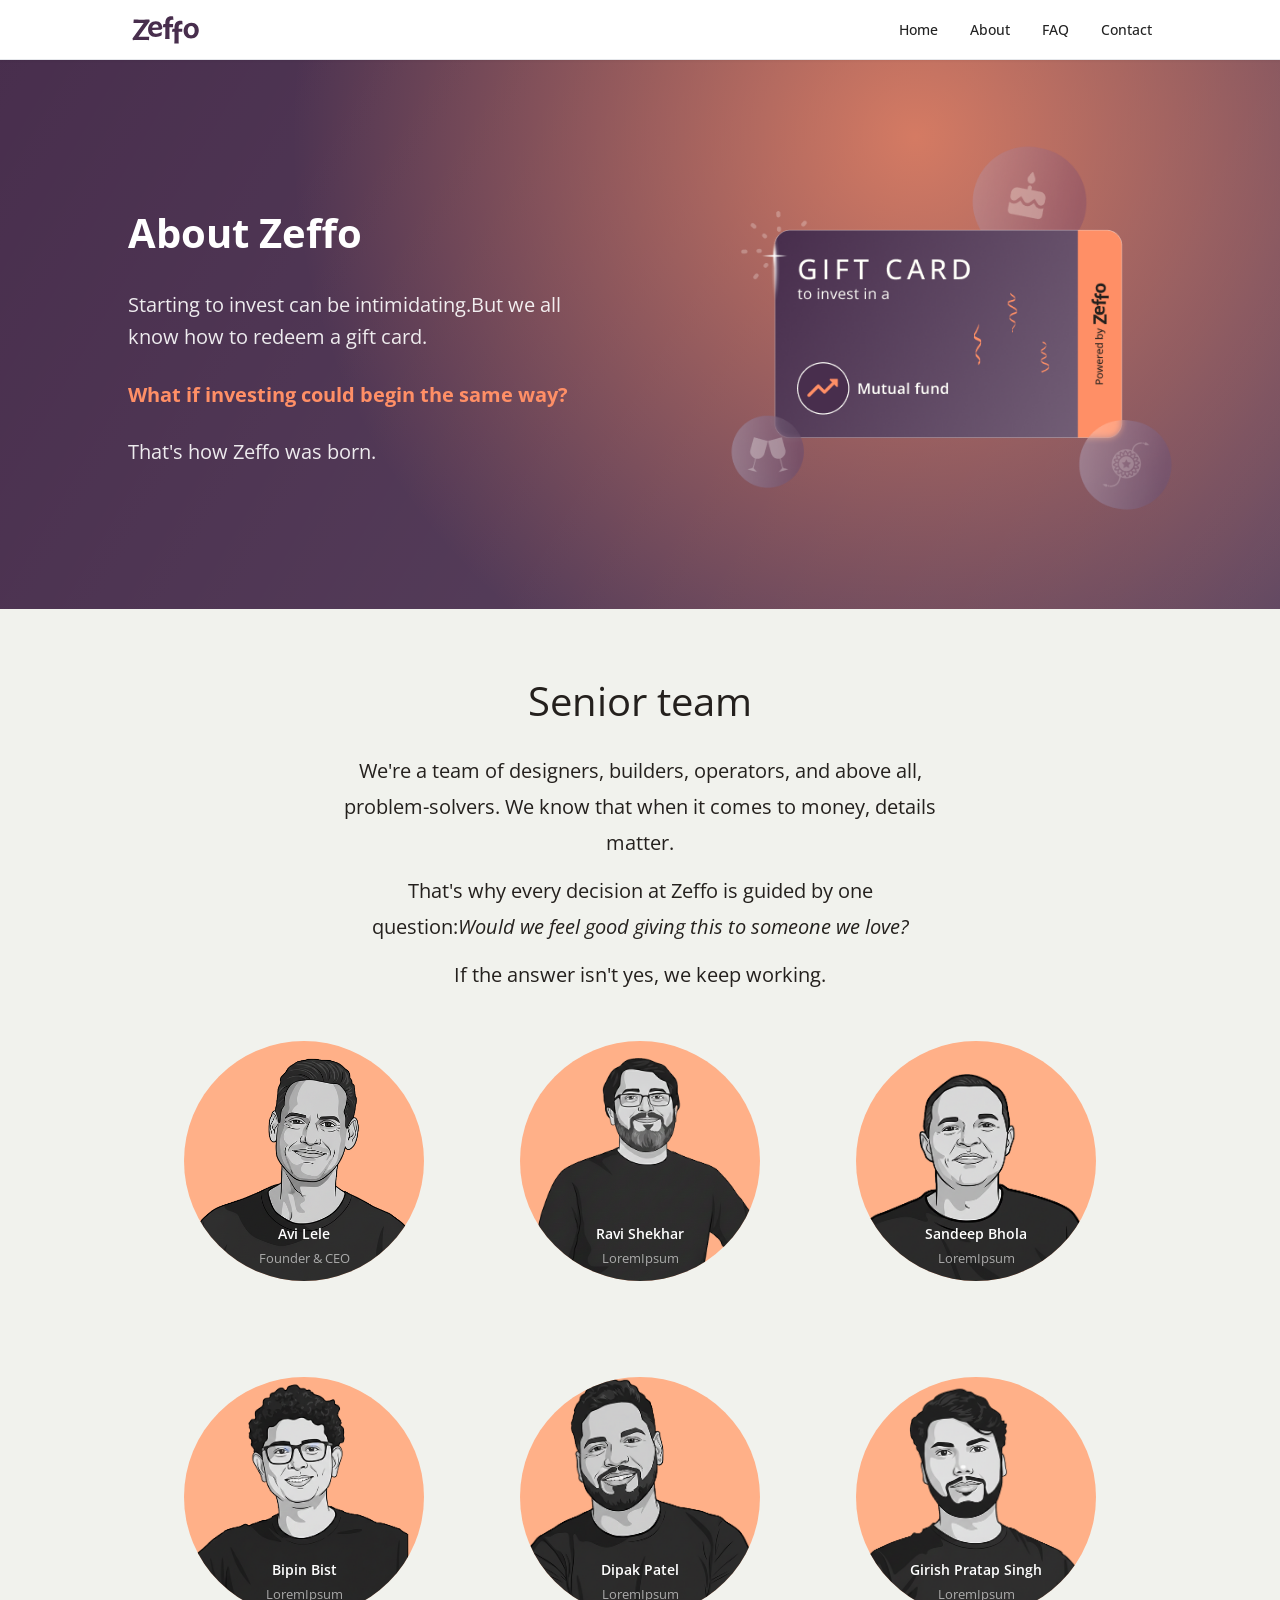
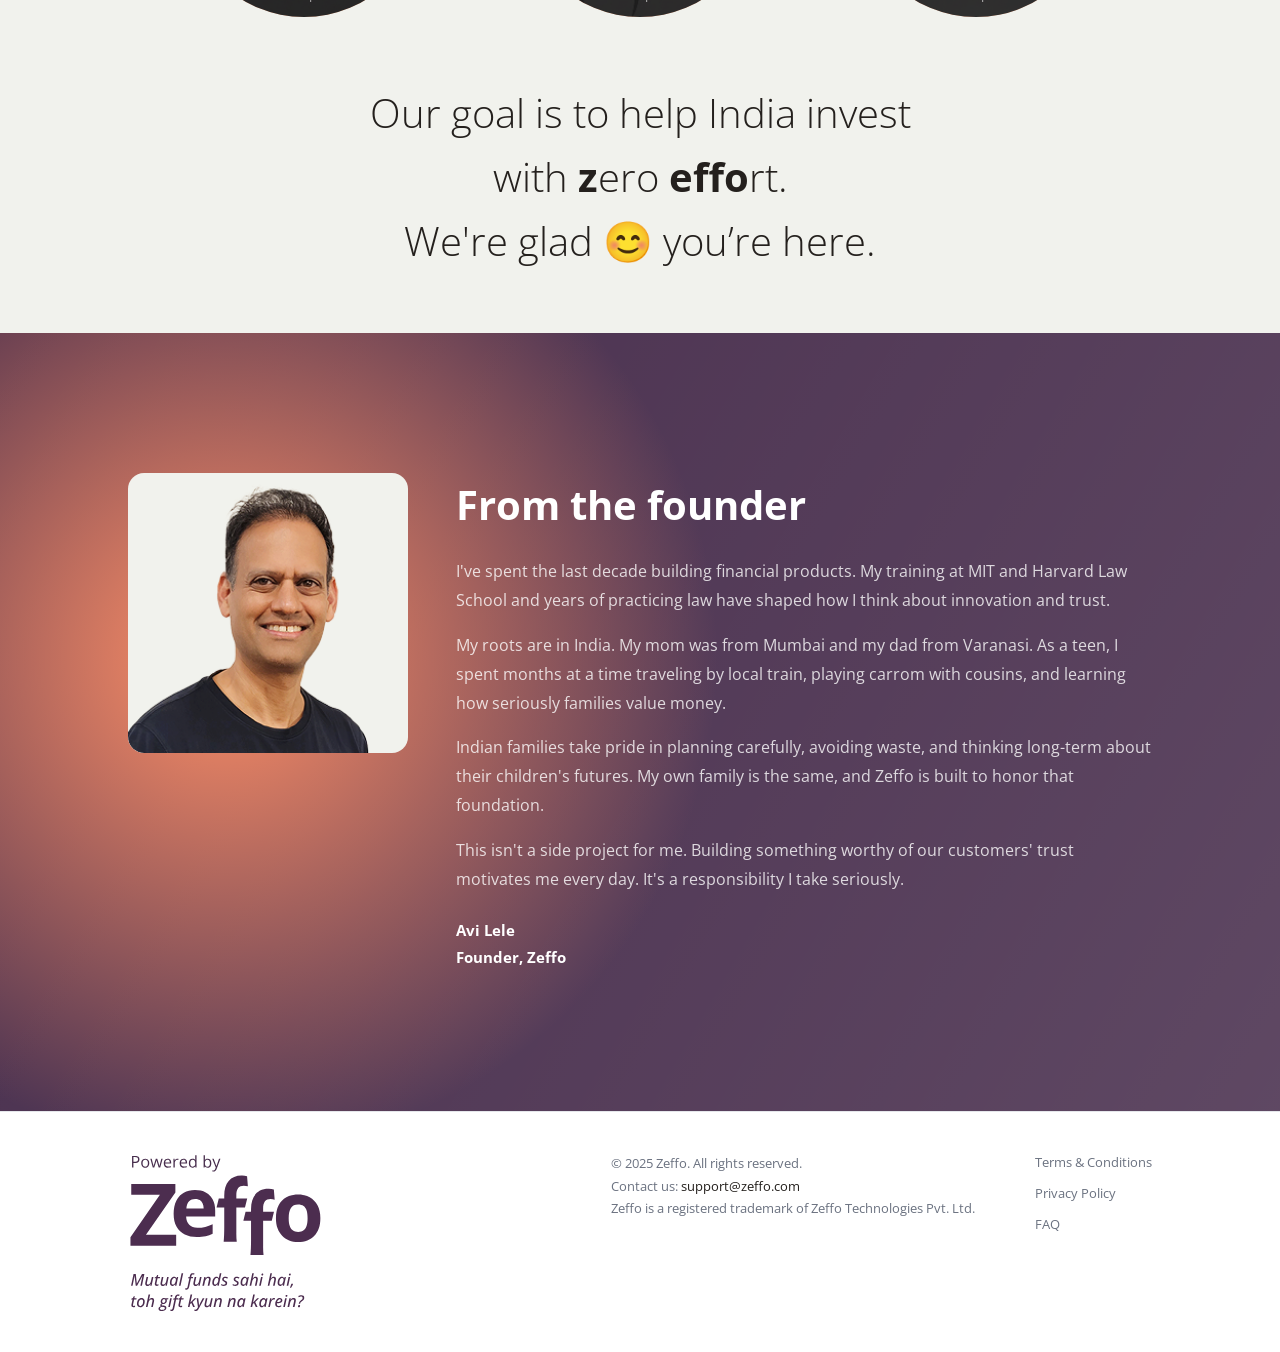
==== commit cdab0976: "changes" ====
--- a/about.html
+++ b/about.html
@@ -5,6 +5,9 @@
   <meta name="viewport" content="width=device-width, initial-scale=1.0">
   <title>About Us — Zeffo</title>
   <meta name="description" content="Learn about Zeffo — the team and mission behind mutual fund gift cards.">
+  <link rel="preconnect" href="https://fonts.googleapis.com">
+  <link rel="preconnect" href="https://fonts.gstatic.com" crossorigin>
+  <link rel="stylesheet" href="https://fonts.googleapis.com/css2?family=Open+Sans:wght@300;400;500;600;700&display=swap">
   <link rel="stylesheet" href="css/style.css">
 </head>
 <body>
@@ -37,8 +40,8 @@
       <div class="about-banner__container">
         <div class="about-banner__text">
           <h1 class="about-banner__heading">About Zeffo</h1>
-          <p class="about-banner__line">Starting to invest can be intimidating.But we all know how to redeem a gift card..</p>
-          <p class="about-banner__line about-banner__line--highlight">What if investing could begin the same way?</p>
+          <p class="about-banner__line">Starting to invest can be intimidating.But we all know how to redeem a gift card.</p><br/>
+          <p class="about-banner__line about-banner__line--highlight">What if investing could begin the same way?</p><br/>
           <p class="about-banner__line">That's how Zeffo was born.</p>
         </div>
         <div class="about-banner__image">
@@ -51,8 +54,8 @@
     <section class="senior-team">
       <div class="senior-team__container">
         <h2 class="senior-team__heading">Senior team</h2>
-        <p class="senior-team__desc">We're a team of designers, builders, operators, and above all, problem-solvers.<br>We know that when it comes to money, details matter.</p>
-        <p class="senior-team__desc">That's why every decision at Zeffo is guided by one question:<br><em>Would we feel good giving this to someone we love?</em></p>
+        <p class="senior-team__desc">We're a team of designers, builders, operators, and above all, problem-solvers. We know that when it comes to money, details matter.</p>
+        <p class="senior-team__desc">That's why every decision at Zeffo is guided by one question:<em>Would we feel good giving this to someone we love?</em></p>
         <p class="senior-team__desc">If the answer isn't yes, we keep working.</p>
 
         <div class="senior-team__grid">
--- a/css/style.css
+++ b/css/style.css
@@ -27,8 +27,7 @@
   --header-height: 60px;
 
   /* Typography */
-  --font-family: -apple-system, BlinkMacSystemFont, 'Segoe UI', Roboto, Oxygen,
-    Ubuntu, Cantarell, sans-serif;
+  --font-family: 'Open Sans', sans-serif;
 
   /* Spacing */
   --container-max: 100%;
@@ -70,7 +69,7 @@
   display: inline-block;
   font-family: var(--font-family);
   font-size: 0.938rem;
-  font-weight: 600;
+  font-weight: 400;
   text-align: center;
   border: none;
   border-radius: 6px;
@@ -231,7 +230,8 @@
    ============================================ */
 
 .hero {
-  min-height: calc(100vh - var(--header-height));
+  height: 54vw;
+  max-height: calc(100vh - var(--header-height));
   position: relative;
   display: flex;
   align-items: center;
@@ -254,8 +254,23 @@
   transition: opacity 3s ease;
 }
 
+.hero__bg-img img {
+  width: 100%;
+  height: 100%;
+  object-fit: cover;
+}
+
 .hero__bg-img--active {
   opacity: 1;
+}
+
+.hero__badge {
+  position: absolute;
+  top: 20px;
+  right: 20px;
+  width: 135px;
+  height: auto;
+  z-index: 2;
 }
 
 .hero__content {
@@ -269,7 +284,7 @@
 
 .hero__title {
   font-size: 40px;
-  font-weight: 700;
+  font-weight: 400;
   line-height: 1.3;
   color: var(--color-white);
   max-width: 40%;
@@ -339,8 +354,8 @@
 
 .steps__heading {
   text-align: center;
-  font-size: 32px;
-  font-weight: 700;
+  font-size: 36px;
+  font-weight: 400;
   color: var(--color-text);
   margin-bottom: 40px;
 }
@@ -386,19 +401,19 @@
 
 .infocard__text {
   flex: 1;
-  padding: 40px;
-  padding-bottom: 80px;
+  padding: 64px;
 }
 
 .infocard__subtitle {
-  font-size: 22px;
-  font-weight: 700;
+  font-size: 32px;
+  font-weight: 400;
   color: var(--color-text);
   margin-bottom: 14px;
+  line-height: 1.4;
 }
 
 .infocard__desc {
-  font-size: 15px;
+  font-size: 14px;
   line-height: 1.7;
   color: var(--color-text-light);
   margin-bottom: 20px;
@@ -431,7 +446,7 @@
 .infocard__image img {
   width: 100%;
   position: absolute;
-  bottom: -60%;
+  bottom: -15vw;
   left: 0;
   border-radius: 8px;
 }
@@ -519,7 +534,7 @@
 
 .partners h3 {
   font-size: 16px;
-  font-weight: 600;
+  font-weight: 400;
   color: var(--color-white);
   margin-bottom: 6px;
 }
@@ -755,15 +770,15 @@
 
 .follow__heading {
   font-size: 32px;
-  font-weight: 700;
-  color: var(--color-white);
+  font-weight: 400;
+  color: var(--color-text);
   margin-bottom: 14px;
 }
 
 .follow__desc {
   font-size: 16px;
   line-height: 1.7;
-  color: rgba(255, 255, 255, 0.9);
+  color: var(--color-text);
   margin-bottom: 24px;
 }
 
@@ -879,7 +894,7 @@
   background-size: cover;
   background-position: center;
   background-repeat: no-repeat;
-  padding: 80px 0;
+  padding: 4vw 0;
 }
 
 .about-banner__container {
@@ -888,11 +903,12 @@
   padding: 0 var(--container-padding);
   display: flex;
   align-items: center;
+  padding-right: 2vw;
   gap: 48px;
 }
 
 .about-banner__text {
-  flex: 1;
+  flex: 0 1 42%;
 }
 
 .about-banner__heading {
@@ -903,8 +919,8 @@
 }
 
 .about-banner__line {
-  font-size: 16px;
-  line-height: 2;
+  font-size: 20px;
+  line-height: 1.6;
   color: rgba(255, 255, 255, 0.9);
 }
 
@@ -920,8 +936,8 @@
 }
 
 .about-banner__image img {
-  max-width: 420px;
-  width: 100%;
+  max-width: 800px;
+  width: 47vw;
   border-radius: 12px;
 }
 
@@ -963,12 +979,13 @@
   display: grid;
   grid-template-columns: repeat(3, 240px);
   justify-content: center;
-  gap: 40px;
+  gap: 7.5vw;
   margin-top: 48px;
 }
 
 .senior-team__member {
   width: 240px;
+  height: 240px;
 }
 
 .senior-team__photo {
@@ -1001,9 +1018,13 @@
   position: relative;
   top: -70px;
 }
+.team__goal {
+  margin-top: 5vw;
+}
+
 .senior-team__goal {
   font-size: 40px;
-  font-weight: 200;
+  font-weight: 300;
 }
 
 /* From the Founder */
@@ -1163,6 +1184,7 @@
   max-width: 768px;
   margin: 0 auto;
   padding: 0 var(--container-padding);
+  box-sizing: content-box;
 }
 
 /* Category tabs */
@@ -1311,14 +1333,39 @@
 
   /* Hero tablet */
 
+  .hero {
+    align-items: flex-start;
+    height: 100vw;
+  }
+  .hero__badge {
+    width: 12vw;
+    top: 2vw;
+    right: 2vw;
+  }
+
+  .hero__content {
+    padding-top: 12.5vw;
+    padding-bottom: 0;
+    text-align: center;
+  }
+
   .hero__title {
-    font-size: 32px;
-    max-width: 60%;
+    font-size: 4.5vw;
+    font-weight: 400;
+    max-width: 75%;
+    justify-self: center;
+  }
+  .hero__title br {
+    display: none;
   }
 
   .hero__subtitle {
-    font-size: 18px;
-    max-width: 60%;
+    font-size: 2.3vw;
+    font-weight: 400;
+    max-width: 100%;
+  }
+  .hero__subtitle br {
+    display: none;
   }
 
   /* Gift cards tablet */
@@ -1358,6 +1405,10 @@
   .infocard__subtitle {
     font-size: 18px;
   }
+  
+  .infocard__image img {
+    bottom: -21vw;
+  }
 
   /* Trust tablet */
 
@@ -1370,18 +1421,11 @@
   }
 
   .trust__logos {
-    gap: 48px;
+    gap: 60px;
   }
 
   .trust__logo-item img {
-    height: 72px;
-  }
-
-  .partners {
-    max-width: 100%;
-    flex-direction: column;
-    text-align: center;
-    gap: 16px;
+    height: 84px;
   }
 
   .pine-labs-logo img {
@@ -1443,13 +1487,19 @@
   }
 
   /* About banner tablet */
+  .about-banner__container{
+    padding: 0 5vw;
+  }
 
   .about-banner__heading {
-    font-size: 32px;
+    font-size: 3.125vw;
+  }
+  .about-banner__line {
+    font-size: 1.562vw;
   }
 
   .about-banner__image img {
-    max-width: 320px;
+    max-width: 45vw;
   }
 
   /* Senior team tablet */
@@ -1458,6 +1508,37 @@
     font-size: 28px;
   }
 
+  .senior-team__desc {
+    font-size: 18px;
+  }
+
+  .senior-team__name {
+    top: -65px;
+    font-size: 12px;
+  }
+
+  .senior-team__role {
+    font-size: 12px;
+    top: -65px;
+  }
+
+  .senior-team__grid {
+    grid-template-columns: repeat(3, 200px);
+  }
+
+  .senior-team__member {
+    width: 200px;
+    height: 200px;
+  }
+
+  .senior-team__photo {
+    width: 200px;
+    height: 200px;
+  }
+
+  .senior-team__goal {
+    font-size: 28px;
+  }
   /* Goal tablet */
 
   .about-goal__text {
@@ -1541,18 +1622,22 @@
   }
 
   /* Hero mobile */
-
   .hero {
-    min-height: 60vh;
-  }
-
+    height: 125vw;
+  }
   .hero__title {
-    font-size: 24px;
-    max-width: 100%;
+    font-size: 5.5vw;
+    font-weight: 400;
+    max-width: 75%;
+    justify-self: center;
+  }
+  .hero__title br {
+    display: none;
   }
 
   .hero__subtitle {
-    font-size: 16px;
+    font-size: 2.6vw;
+    font-weight: 400;
     max-width: 100%;
   }
 
@@ -1600,16 +1685,18 @@
   .infocard__image {
     flex: none;
     width: 100%;
-    height: 200px;
-    position: relative;
+    height: 110vw;
+    max-height: 480px;
     overflow: hidden;
   }
 
   .infocard__image img {
-    position: absolute;
-    bottom: auto;
-    top: 0;
-    left: 0;
+    display: block;
+    position: static;
+    width: 480px;
+    max-width: 100%;
+    height: auto;
+    justify-self: center;
   }
 
   /* Trust mobile */
@@ -1627,11 +1714,11 @@
   }
 
   .trust__logos {
-    gap: 32px;
+    gap: 48px;
   }
 
   .trust__logo-item img {
-    height: 40px;
+    height: 60px;
   }
 
   .partners {
@@ -1642,7 +1729,7 @@
   }
 
   .pine-labs-logo img {
-    width: 80px;
+    width: 120px;
   }
 
   /* Video section mobile */
@@ -1715,8 +1802,7 @@
 
   .footer__container {
     flex-direction: column;
-    align-items: center;
-    text-align: center;
+    align-items: start;
     gap: 32px;
   }
 
@@ -1748,6 +1834,24 @@
     max-width: 280px;
   }
 
+  /* About mobile */
+
+  .about-banner__container{
+    padding: 0 10vw;
+  }
+
+  .about-banner__heading {
+    font-size: 32px;
+  }
+  .about-banner__line {
+    font-size: 16px;
+  }
+
+  .about-banner__image img {
+    max-width: 80vw;
+    width: 80vw;
+  }
+
   /* Senior team mobile */
 
   .senior-team__heading {
@@ -1755,17 +1859,18 @@
   }
 
   .senior-team__grid {
-    grid-template-columns: repeat(2, 120px);
+    grid-template-columns: repeat(2, 160px);
     gap: 28px;
   }
 
   .senior-team__member {
-    width: 120px;
+    width: 160px;
+    height: 160px;
   }
 
   .senior-team__photo {
-    width: 120px;
-    height: 120px;
+    width: 160px;
+    height: 160px;
   }
 
   /* Goal mobile */
@@ -1854,14 +1959,6 @@
    ============================================ */
 
 @media (max-width: 400px) {
-  .hero__title {
-    font-size: 22px;
-  }
-
-  .hero__subtitle {
-    font-size: 14px;
-  }
-
   .giftcards__item {
     max-width: 240px;
   }
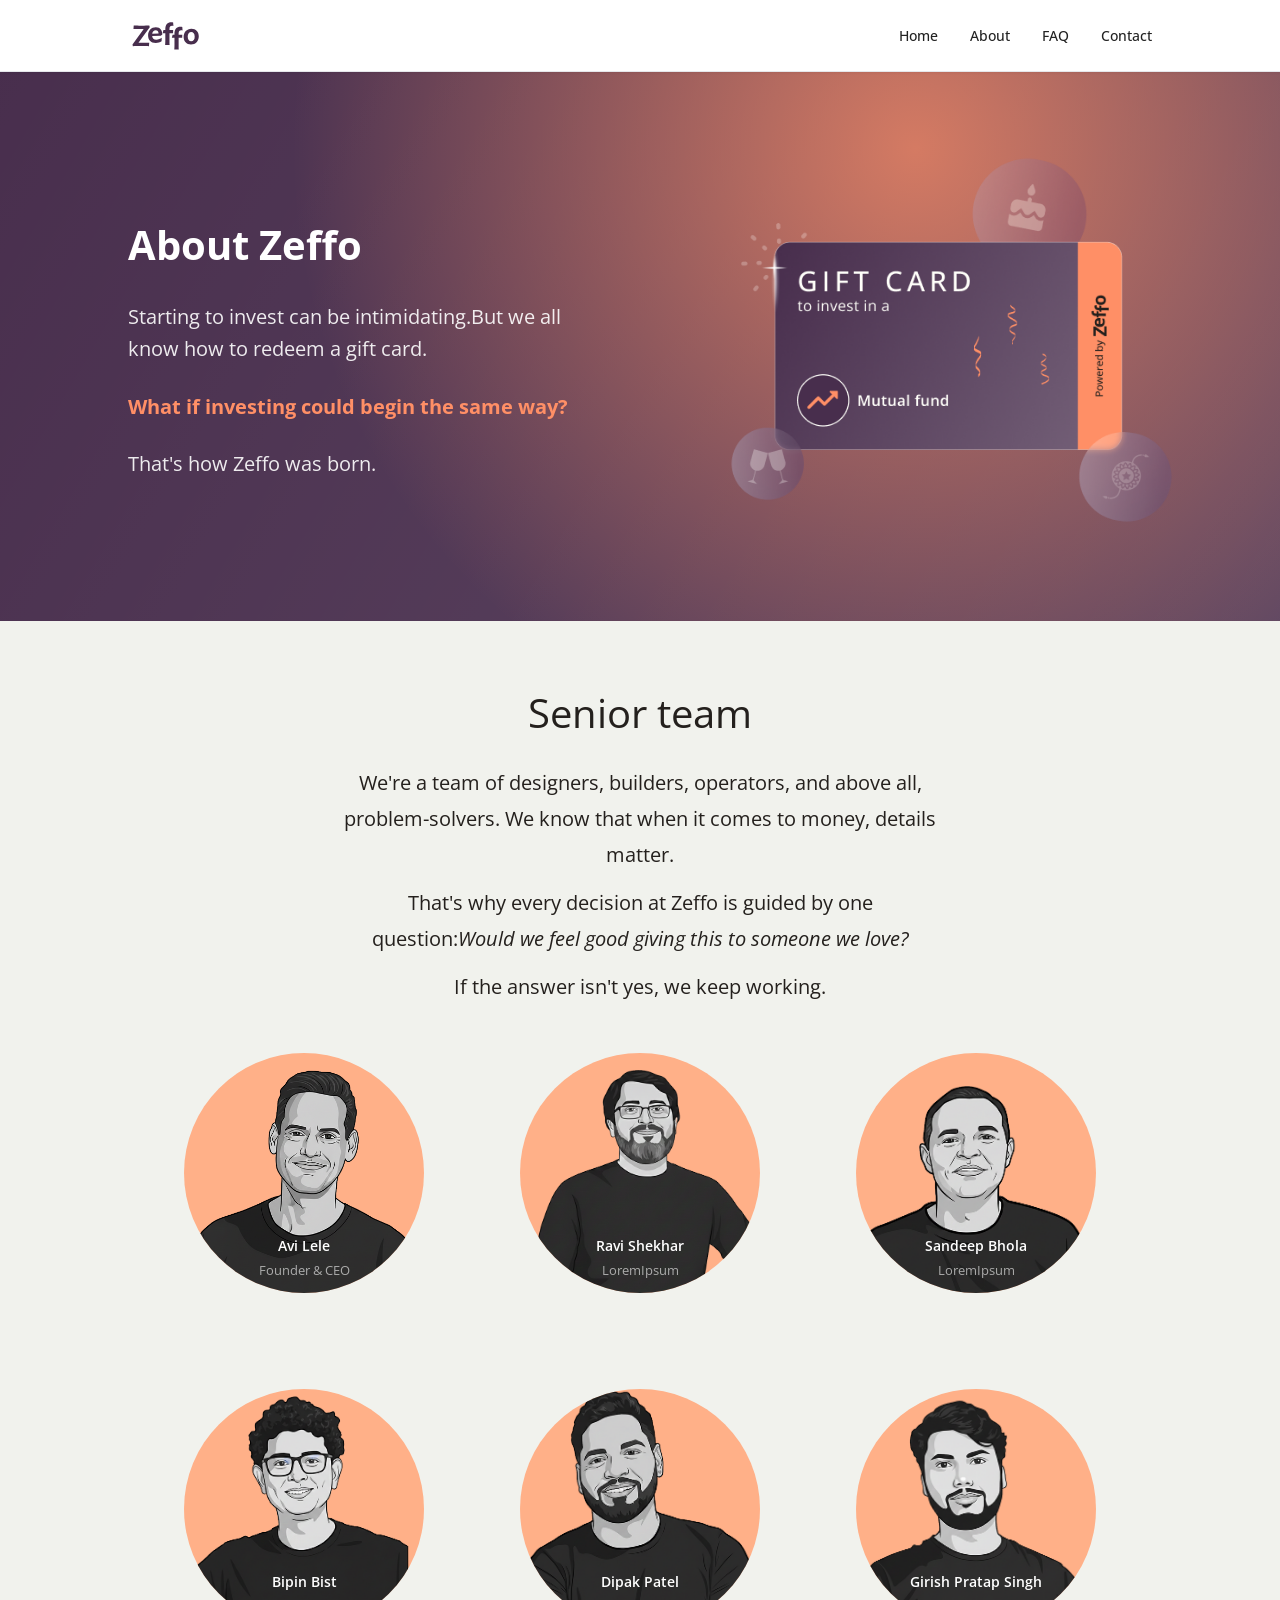
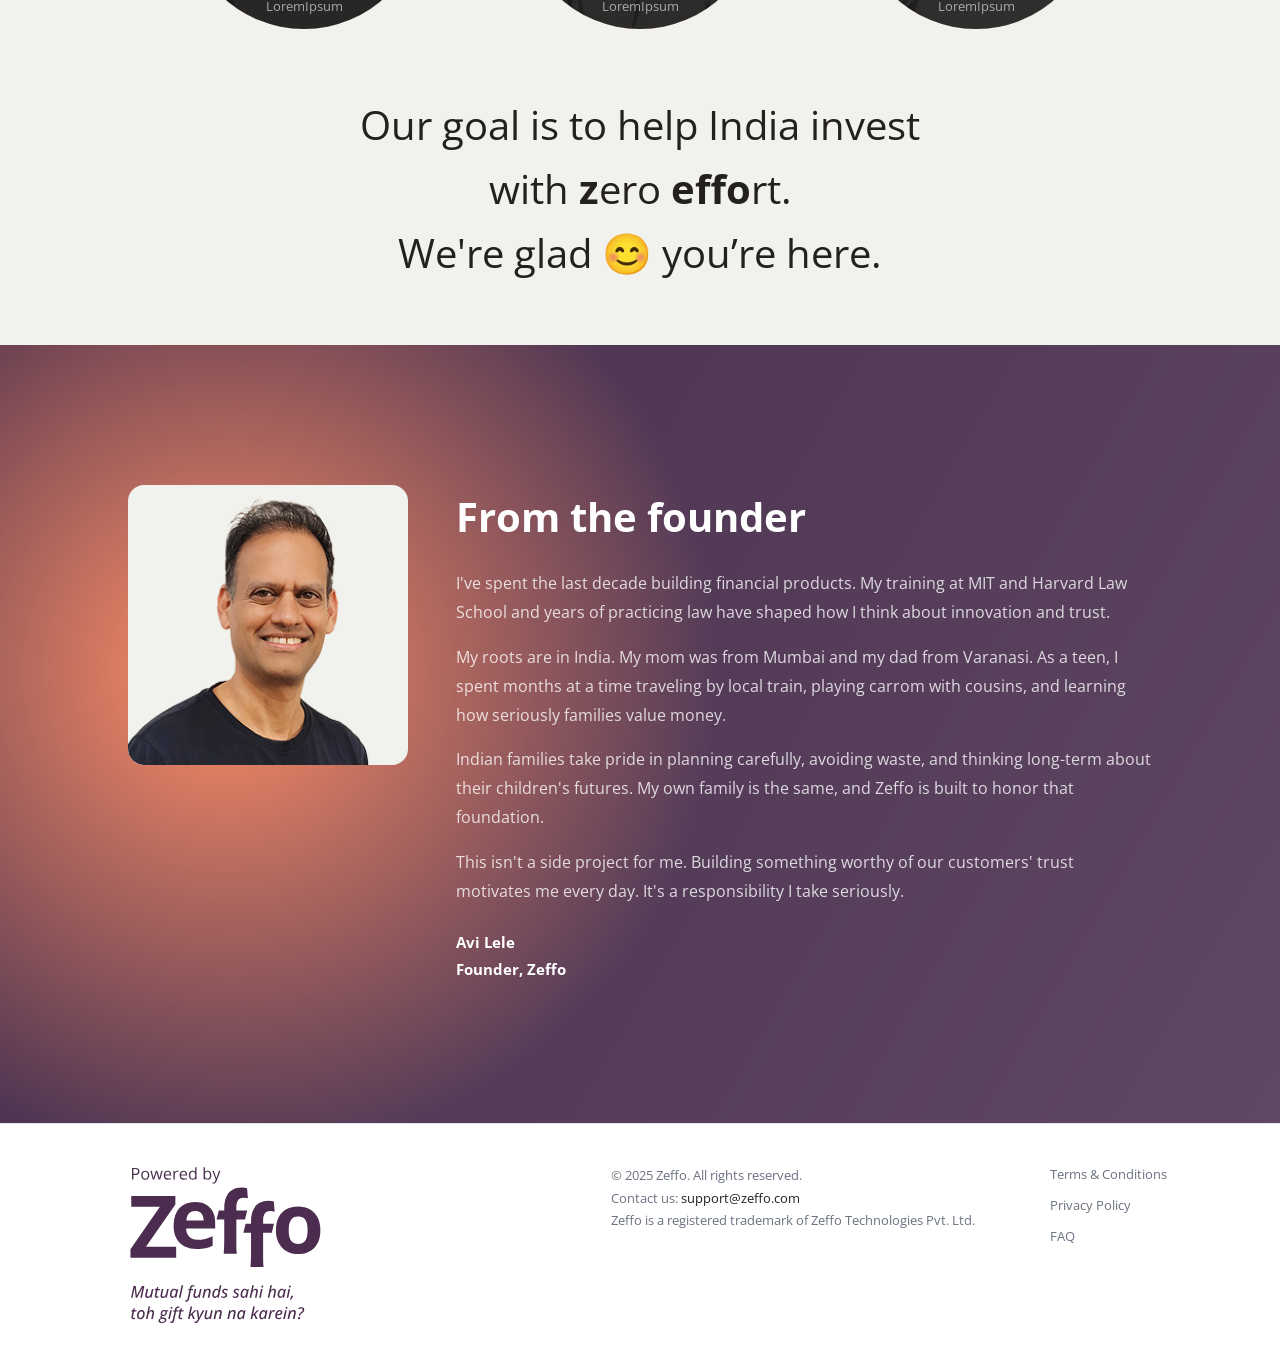
==== commit b5bf3305: "trying claude optimisations" ====
--- a/about.html
+++ b/about.html
@@ -7,7 +7,7 @@
   <meta name="description" content="Learn about Zeffo — the team and mission behind mutual fund gift cards.">
   <link rel="preconnect" href="https://fonts.googleapis.com">
   <link rel="preconnect" href="https://fonts.gstatic.com" crossorigin>
-  <link rel="stylesheet" href="https://fonts.googleapis.com/css2?family=Open+Sans:wght@300;400;500;600;700&display=swap">
+  <link rel="stylesheet" href="https://fonts.googleapis.com/css2?family=Open+Sans:wght@400;500;600;700&display=swap">
   <link rel="stylesheet" href="css/style.css">
 </head>
 <body>
@@ -45,7 +45,7 @@
           <p class="about-banner__line">That's how Zeffo was born.</p>
         </div>
         <div class="about-banner__image">
-          <img src="assets/images/GC_banner.png" alt="Zeffo gift card">
+          <img src="assets/images/GC_banner.png" alt="Zeffo gift card" width="697" height="518">
         </div>
       </div>
     </section>
@@ -61,42 +61,42 @@
         <div class="senior-team__grid">
           <div class="senior-team__member">
             <div class="senior-team__photo">
-              <img src="assets/images/avi.png" alt="Team member">
+              <img src="assets/images/avi.png" alt="Team member" width="576" height="577" loading="lazy">
             </div>
             <p class="senior-team__name">Avi Lele</p>
             <p class="senior-team__role">Founder & CEO</p>
           </div>
           <div class="senior-team__member">
             <div class="senior-team__photo">
-              <img src="assets/images/ravi.png" alt="Team member">
+              <img src="assets/images/ravi.png" alt="Team member" width="782" height="781" loading="lazy">
             </div>
             <p class="senior-team__name">Ravi Shekhar</p>
             <p class="senior-team__role">LoremIpsum</p>
           </div>
           <div class="senior-team__member">
             <div class="senior-team__photo">
-              <img src="assets/images/sandeep.png" alt="Team member">
+              <img src="assets/images/sandeep.png" alt="Team member" width="673" height="673" loading="lazy">
             </div>
             <p class="senior-team__name">Sandeep Bhola</p>
             <p class="senior-team__role">LoremIpsum</p>
           </div>
           <div class="senior-team__member">
             <div class="senior-team__photo">
-              <img src="assets/images/bipin.png" alt="Team member">
+              <img src="assets/images/bipin.png" alt="Team member" width="733" height="733" loading="lazy">
             </div>
             <p class="senior-team__name">Bipin Bist</p>
             <p class="senior-team__role">LoremIpsum</p>
           </div>
           <div class="senior-team__member">
             <div class="senior-team__photo">
-              <img src="assets/images/dipak.png" alt="Team member">
+              <img src="assets/images/dipak.png" alt="Team member" width="653" height="653" loading="lazy">
             </div>
             <p class="senior-team__name">Dipak Patel</p>
             <p class="senior-team__role">LoremIpsum</p>
           </div>
           <div class="senior-team__member">
             <div class="senior-team__photo">
-              <img src="assets/images/girish.png" alt="Team member">
+              <img src="assets/images/girish.png" alt="Team member" width="618" height="617" loading="lazy">
             </div>
             <p class="senior-team__name">Girish Pratap Singh</p>
             <p class="senior-team__role">LoremIpsum</p>
@@ -113,7 +113,7 @@
     <section class="founder">
       <div class="founder__container">
         <div class="founder__image">
-          <img src="assets/images/founder.png" alt="Founder">
+          <img src="assets/images/founder.png" alt="Founder" width="273" height="273" loading="lazy">
         </div>
         <div class="founder__text">
           <h2 class="founder__heading">From the founder</h2>
@@ -131,7 +131,7 @@
   <footer class="footer">
     <div class="footer__container">
       <div class="footer__logo">
-        <img src="assets/images/logo_tagline.svg" alt="Zeffo — Gift the power of investing">
+        <img src="assets/images/logo_tagline.svg" alt="Zeffo — Gift the power of investing" width="237" height="195" loading="lazy">
       </div>
       <div class="footer__right">
         <div class="footer__info">
@@ -148,6 +148,6 @@
     </div>
   </footer>
 
-  <script src="js/main.js"></script>
+  <script src="js/main.js" defer></script>
 </body>
 </html>
--- a/css/style.css
+++ b/css/style.css
@@ -24,7 +24,7 @@
   --color-accent-dark: #e67a50;
 
   /* Header */
-  --header-height: 60px;
+  --header-height: 72px;
 
   /* Typography */
   --font-family: 'Open Sans', sans-serif;
@@ -230,8 +230,7 @@
    ============================================ */
 
 .hero {
-  height: 54vw;
-  max-height: calc(100vh - var(--header-height));
+  height: 53.5vw;
   position: relative;
   display: flex;
   align-items: center;
@@ -283,7 +282,7 @@
 }
 
 .hero__title {
-  font-size: 40px;
+  font-size: 3.125vw;
   font-weight: 400;
   line-height: 1.3;
   color: var(--color-white);
@@ -292,7 +291,7 @@
 }
 
 .hero__subtitle {
-  font-size: 20px;
+  font-size: 1.5625vw;
   font-weight: 400;
   line-height: 1.7;
   color: var(--color-white);
@@ -306,29 +305,33 @@
 
 .giftcards {
   background-color: #482e4d;
-  padding: min(120px, 10vw) 0;
+  padding: 0;
 }
 
 .giftcards__container {
   max-width: var(--container-max);
   margin: 0 auto;
-  padding: 0 var(--container-padding);
+  padding: var(--container-padding);
 }
 
 .giftcards__grid {
   display: flex;
-  justify-content: center;
+  justify-content: space-between;
   align-items: stretch;
-  gap: 40px;
 }
 
 .giftcards__item {
   display: flex;
   flex-direction: column;
   align-items: center;
-  gap: 20px;
-  flex: 1;
-  max-width: 320px;
+  gap: 1.5vw;
+  flex: 0 0 21.875vw;
+}
+
+.giftcards__item .btn {
+  font-size: 1.2vw;
+  line-height: 1.5vw;
+  padding: 1vw 1.5vw;
 }
 
 .giftcards__image {
@@ -343,7 +346,7 @@
 
 .steps {
   background-color: var(--color-white);
-  padding: 60px 0;
+  padding-top: 6.37vw;
 }
 
 .steps__container {
@@ -354,22 +357,21 @@
 
 .steps__heading {
   text-align: center;
-  font-size: 36px;
+  font-size: 3.125vw;
   font-weight: 400;
   color: var(--color-text);
-  margin-bottom: 40px;
+  margin-bottom: 4.7vw;
 }
 
 .steps__grid {
   display: flex;
   justify-content: center;
   align-items: flex-start;
-  gap: 40px;
+  gap: 2vw;
 }
 
 .steps__item {
   flex: 1;
-  max-width: 320px;
 }
 
 .steps__image {
@@ -382,30 +384,29 @@
    ============================================ */
 
 .infocard {
-  padding: 80px 0 140px;
+  padding: 11.8vw var(--container-padding) 15.625vw;
   background-color: var(--color-white);
   display: flex;
   justify-content: center;
 }
 
 .infocard__card {
-  width: 80%;
-  max-width: 960px;
   background-color: var(--color-gray);
   border-radius: 16px;
   box-shadow: 0 2px 12px rgba(0, 0, 0, 0.08);
   display: flex;
   align-items: stretch;
   overflow: hidden;
+  width: 80vw;
+  padding: 5vw;
 }
 
 .infocard__text {
-  flex: 1;
-  padding: 64px;
+  width: 35vw;
 }
 
 .infocard__subtitle {
-  font-size: 32px;
+  font-size: 2.5vw;
   font-weight: 400;
   color: var(--color-text);
   margin-bottom: 14px;
@@ -413,14 +414,14 @@
 }
 
 .infocard__desc {
-  font-size: 14px;
+  font-size: 1.1vw;
   line-height: 1.7;
   color: var(--color-text-light);
   margin-bottom: 20px;
 }
 
 .infocard__cta {
-  font-size: 16px;
+  font-size: 1.25vw;
   font-weight: 700;
   color: var(--color-accent);
   text-decoration: underline;
@@ -438,16 +439,15 @@
 }
 
 .infocard__image {
-  flex: 0 0 40%;
+  width: 35vw;
   position: relative;
-  overflow: hidden;
 }
 
 .infocard__image img {
-  width: 100%;
+  width: 80%;
   position: absolute;
-  bottom: -15vw;
-  left: 0;
+  bottom: -18vw;
+  right: 0;
   border-radius: 8px;
 }
 
@@ -456,29 +456,27 @@
    ============================================ */
 
 .trust {
-  padding: 100px 0 60px;
+  padding: 12vw var(--container-padding) 9vw;
   background-color: var(--color-gray);
 }
 
 .trust__container {
-  max-width: var(--container-max);
   margin: 0 auto;
-  padding: 0 var(--container-padding);
   text-align: center;
 }
 
 .trust__heading {
-  font-size: 32px;
+  font-size: 3.125vw;
   font-weight: 400;
   color: var(--color-text);
   margin-bottom: 16px;
 }
 
 .trust__subheading {
-  font-size: 14px;
+  font-size: 1.25vw;
   line-height: 1.7;
   color: var(--color-text-light);
-  margin: 0 auto 48px;
+  margin: 0 19.5vw 4.5vw;
 }
 
 .trust__logos {
@@ -496,7 +494,7 @@
 }
 
 .trust__logo-item img {
-  height: 102px;
+  height: 8vw;
   width: auto;
   object-fit: contain;
   opacity: 0.85;
@@ -513,11 +511,10 @@
   display: flex;
   align-items: center;
   gap: 24px;
-  margin-top: 82px;
-  padding: 32px;
-  background-color: #000000;
+  margin-top: 10vw;
+  padding: 2.25vw 6.25vw;
+  background-color: #24201d;
   border-radius: 16px;
-  max-width: 900px;
   margin-left: auto;
   margin-right: auto;
   text-align: left;
@@ -528,8 +525,13 @@
 }
 
 .pine-labs-logo img {
-  width: 200px;
+  width: 15vw;
   height: auto;
+}
+
+.pine-labs-desc {
+  border-left: 1px solid white;
+  padding-left: 2vw;
 }
 
 .partners h3 {
@@ -663,7 +665,6 @@
 }
 
 .team__image {
-  max-width: 720px;
   margin: 0 auto;
 }
 
@@ -687,7 +688,7 @@
   padding: 0 var(--container-padding);
   display: flex;
   align-items: center;
-  gap: 60px;
+  gap: 8vw;
 }
 
 .multiplier__image {
@@ -697,7 +698,6 @@
 }
 
 .multiplier__image img {
-  max-width: 360px;
   width: 100%;
 }
 
@@ -706,14 +706,14 @@
 }
 
 .multiplier__heading {
-  font-size: 32px;
+  font-size: 3.125vw;
   font-weight: 400;
   color: var(--color-text);
   margin-bottom: 14px;
 }
 
 .multiplier__intro {
-  font-size: 14px;
+  font-size: 1.25vw;
   line-height: 1.7;
   color: var(--color-text);
   margin-bottom: 20px;
@@ -726,13 +726,13 @@
 }
 
 .multiplier__list li {
-  font-size: 14px;
+  font-size: 1.25vw;
   line-height: 1.7;
   color: var(--color-text);
 }
 
 .multiplier__footer {
-  font-size: 14px;
+  font-size: 1.25vw;
   color: var(--color-text);
 }
 
@@ -769,14 +769,14 @@
 }
 
 .follow__heading {
-  font-size: 32px;
+  font-size: 3.125vw;
   font-weight: 400;
   color: var(--color-text);
   margin-bottom: 14px;
 }
 
 .follow__desc {
-  font-size: 16px;
+  font-size: 1.25vw;
   line-height: 1.7;
   color: var(--color-text);
   margin-bottom: 24px;
@@ -784,7 +784,7 @@
 
 .follow__socials {
   display: flex;
-  gap: 16px;
+  gap: 1.25vw;
 }
 
 .follow__social-link {
@@ -793,8 +793,8 @@
 }
 
 .follow__social-link img {
-  width: 140px;
-  height: 40px;
+  width: 11vw;
+  height: 3.125vw;
 }
 
 .follow__social-link:hover {
@@ -814,7 +814,6 @@
 }
 
 .follow__image img {
-  max-width: 380px;
   width: 100%;
 }
 
@@ -848,6 +847,10 @@
   gap: 60px;
 }
 
+.footer__info {
+  flex: 0 0 70%;
+}
+
 .footer__info p {
   font-size: 13px;
   line-height: 1.7;
@@ -864,6 +867,7 @@
 }
 
 .footer__links {
+  flex: 0 0 30%;
   display: flex;
   flex-direction: column;
   gap: 10px;
@@ -1024,7 +1028,7 @@
 
 .senior-team__goal {
   font-size: 40px;
-  font-weight: 300;
+  font-weight: 400;
 }
 
 /* From the Founder */
@@ -1329,6 +1333,7 @@
 @media (max-width: 1024px) {
   :root {
     --container-padding: 5%;
+    --header-height: 60px;
   }
 
   /* Hero tablet */
@@ -1355,7 +1360,7 @@
     max-width: 75%;
     justify-self: center;
   }
-  .hero__title br {
+  .hero__title br:first-child {
     display: none;
   }
 
@@ -1375,7 +1380,7 @@
   }
 
   .giftcards__item {
-    max-width: 240px;
+    flex: 0 0 26vw;
   }
 
   /* Steps tablet */
@@ -1388,10 +1393,6 @@
     gap: 24px;
   }
 
-  .steps__item {
-    max-width: 240px;
-  }
-
   /* Info card tablet */
 
   .infocard {
@@ -1401,9 +1402,20 @@
   .infocard__card {
     width: 90%;
   }
-
+  .infocard__text {
+    width: 40vw;
+  }
   .infocard__subtitle {
-    font-size: 18px;
+    font-size: 3vw;
+  }
+  .infocard__desc{
+    font-size: 1.2vw;
+  }
+  .infocard__cta {
+    font-size: 1.35vw;
+  }
+  .infocard__image {
+    width: 40vw;
   }
   
   .infocard__image img {
@@ -1428,6 +1440,10 @@
     height: 84px;
   }
 
+  .partners {
+    width: 90vw;
+  }
+
   .pine-labs-logo img {
     width: 140px;
   }
@@ -1451,29 +1467,42 @@
   /* Multiplier tablet */
 
   .multiplier__container {
-    gap: 32px;
+    gap: 10vw;
   }
 
   .multiplier__heading {
-    font-size: 26px;
-  }
-
-  .multiplier__image img {
-    max-width: 260px;
+    font-size: 3.5vw;
+  }
+
+  .multiplier__intro {
+    font-size: 1.5vw;
+  }
+
+  .multiplier__list li {
+    font-size: 1.5vw;
+  }
+
+  .multiplier__footer {
+    font-size: 1.75vw;
   }
 
   /* Follow tablet */
 
+  .follow__social-link img {
+    width: 15vw;
+    height: 4.5vw;
+  }
+
   .follow__heading {
-    font-size: 28px;
+    font-size: 4vw;
   }
 
   .follow__container {
     gap: 32px;
   }
 
-  .follow__image img {
-    max-width: 280px;
+  .follow__desc {
+    font-size: 1.5vw;
   }
 
   /* Footer tablet */
@@ -1580,7 +1609,7 @@
 
 @media (max-width: 767px) {
   :root {
-    --container-padding: 20px;
+    --container-padding: 32px;
   }
 
   .header__menu-btn {
@@ -1628,7 +1657,7 @@
   .hero__title {
     font-size: 5.5vw;
     font-weight: 400;
-    max-width: 75%;
+    max-width: 80vw;
     justify-self: center;
   }
   .hero__title br {
@@ -1636,7 +1665,7 @@
   }
 
   .hero__subtitle {
-    font-size: 2.6vw;
+    font-size: 3.5vw;
     font-weight: 400;
     max-width: 100%;
   }
@@ -1650,13 +1679,19 @@
   }
 
   .giftcards__item {
-    max-width: 280px;
+    max-width: 320px;
+    gap: 24px;
+  }
+  .giftcards__item .btn {
+    font-size: 16px;
+    line-height: 20px;
+    padding: 8px 16px;
   }
 
   /* Steps mobile */
 
   .steps__heading {
-    font-size: 26px;
+    font-size: 28px;
     margin-bottom: 28px;
   }
 
@@ -1667,7 +1702,7 @@
   }
 
   .steps__item {
-    max-width: 280px;
+    max-width: 320px;
   }
 
   /* Info card mobile */
@@ -1678,16 +1713,27 @@
   }
 
   .infocard__text {
-    padding: 28px 24px;
+    width: 80vw;
+    padding: 5vw;
     padding-bottom: 28px;
   }
 
+  .infocard__subtitle {
+    font-size: 28px;
+  }
+
+  .infocard__desc {
+    font-size: 16px;
+  }
+
+  .infocard__cta {
+    font-size: 18px;
+  }
   .infocard__image {
     flex: none;
     width: 100%;
-    height: 110vw;
+    height: 80vw;
     max-height: 480px;
-    overflow: hidden;
   }
 
   .infocard__image img {
@@ -1706,11 +1752,11 @@
   }
 
   .trust__heading {
-    font-size: 26px;
+    font-size: 28px;
   }
 
   .trust__subheading {
-    font-size: 15px;
+    font-size: 16px;
   }
 
   .trust__logos {
@@ -1727,9 +1773,12 @@
     gap: 16px;
     padding: 24px;
   }
+  .pine-labs-desc {
+    border: none;
+  }
 
   .pine-labs-logo img {
-    width: 120px;
+    width: 150px;
   }
 
   /* Video section mobile */
@@ -1745,7 +1794,7 @@
   }
 
   .video-section__heading {
-    font-size: 24px;
+    font-size: 28px;
   }
 
   .video-section__player {
@@ -1756,11 +1805,15 @@
   /* Team mobile */
 
   .team__heading {
-    font-size: 26px;
+    font-size: 28px;
   }
 
   .team__desc {
-    font-size: 15px;
+    font-size: 16px;
+  }
+
+  .team-section__cta {
+    font-size: 18px;
   }
 
   /* Multiplier mobile */
@@ -1771,11 +1824,20 @@
   }
 
   .multiplier__image img {
-    max-width: 260px;
+    max-width: 320px;
   }
 
   .multiplier__heading {
-    font-size: 24px;
+    font-size: 28px;
+  }
+  .multiplier__intro {
+    font-size: 16px;
+  }
+  .multiplier__list li{
+    font-size: 16px;
+  }
+  .multiplier__footer{
+    font-size: 18px;
   }
 
   /* Follow us mobile */
@@ -1787,7 +1849,11 @@
   }
 
   .follow__heading {
-    font-size: 26px;
+    font-size: 28px;
+  }
+
+  .follow__desc {
+    font-size: 16px;
   }
 
   .follow__socials {
@@ -1963,20 +2029,47 @@
     max-width: 240px;
   }
 
-  .steps__heading {
-    font-size: 22px;
-  }
-
-  .infocard__subtitle {
-    font-size: 16px;
-  }
-
+  .steps__heading,
+  .infocard__subtitle,
   .trust__heading,
   .video-section__heading,
   .team__heading,
   .multiplier__heading,
   .follow__heading {
-    font-size: 22px;
+    font-size: 24px;
+  }
+
+  .trust__subheading,
+  .infocard__desc,
+  .team__desc,
+  .multiplier__intro,
+  .multiplier__list li,
+  .follow__desc {
+    font-size: 12px;
+  }
+
+  .infocard__cta,
+  .team-section__cta,
+  .multiplier__footer {
+    font-size: 14px;
+  }
+
+  .trust__container {
+    padding: 0 var(--container-padding);
+  }
+
+  .partners {
+    width: unset;
+  }
+  .trust__logos {
+    gap: 32px
+  }
+  .trust__logo-item img {
+    width: 60px;
+  }
+
+  .trust__subheading {
+    margin: 0 15px 40px;
   }
 
   .about-banner__heading {
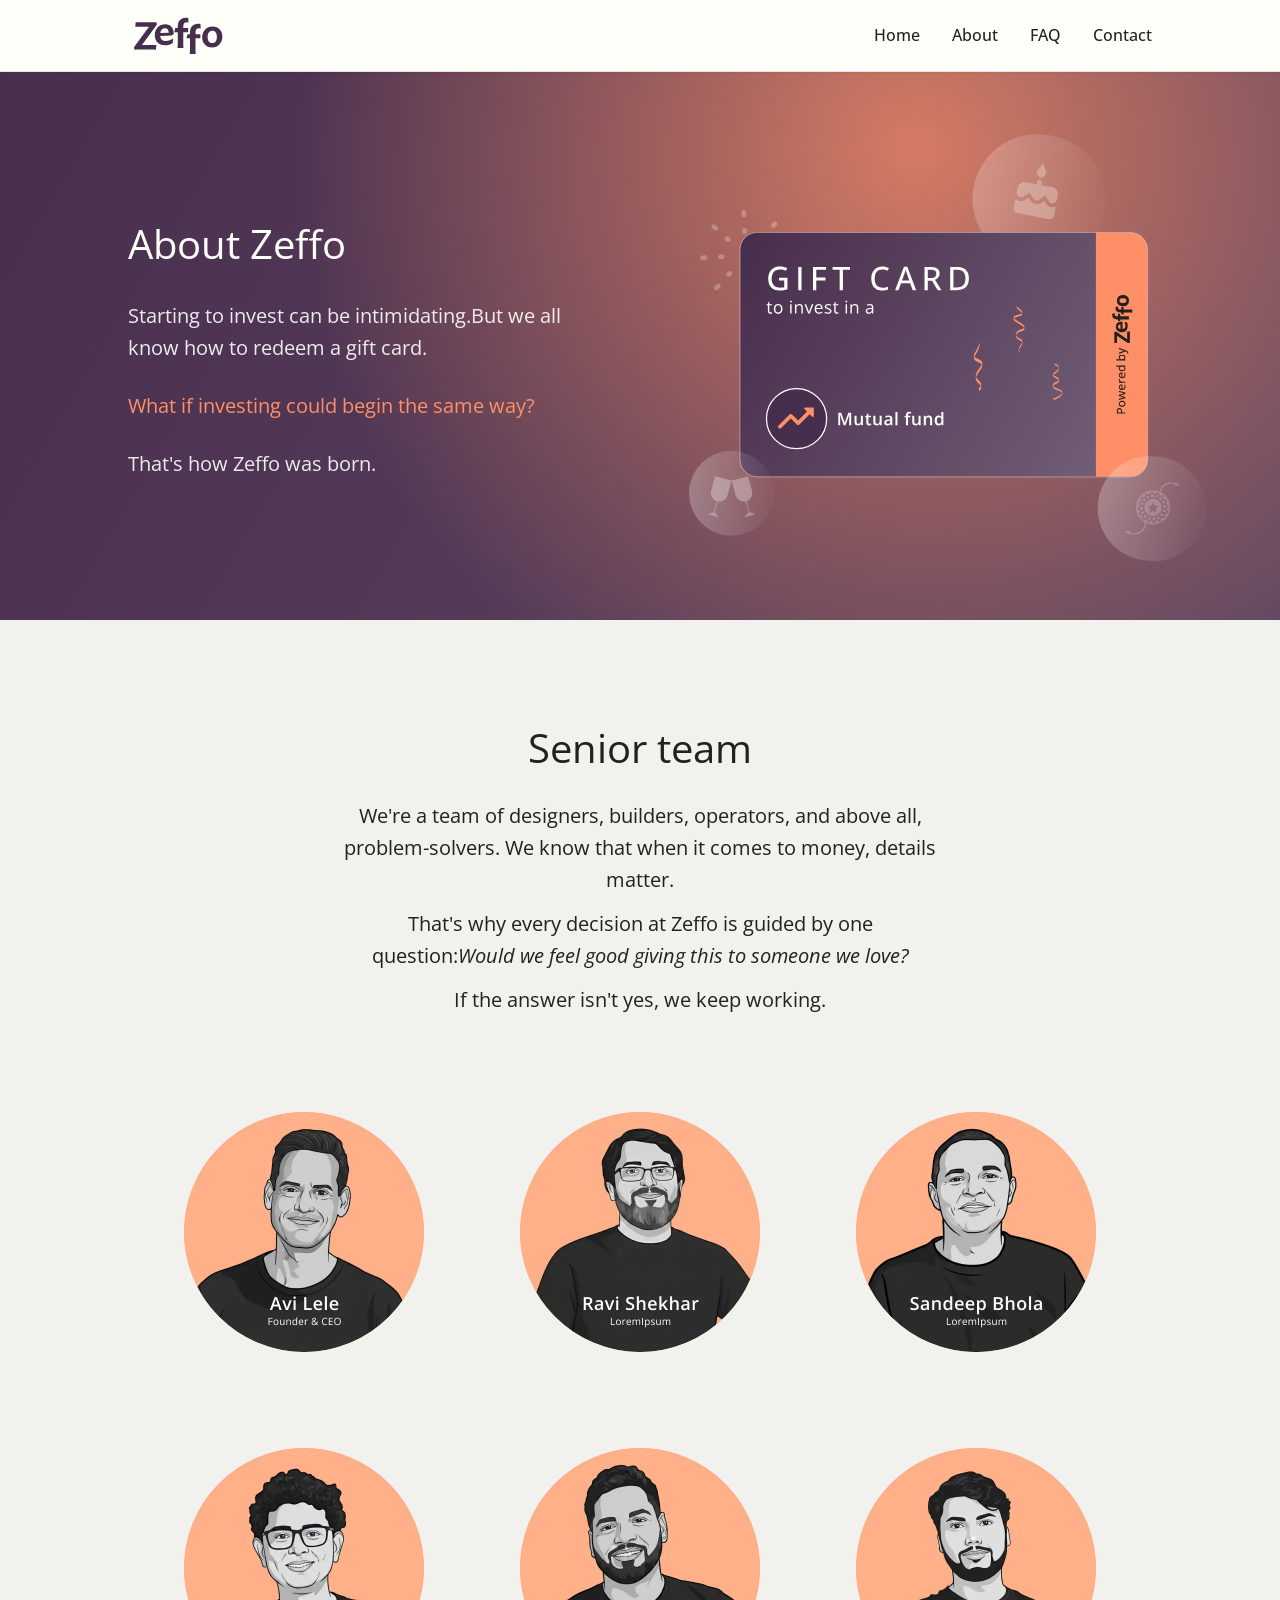
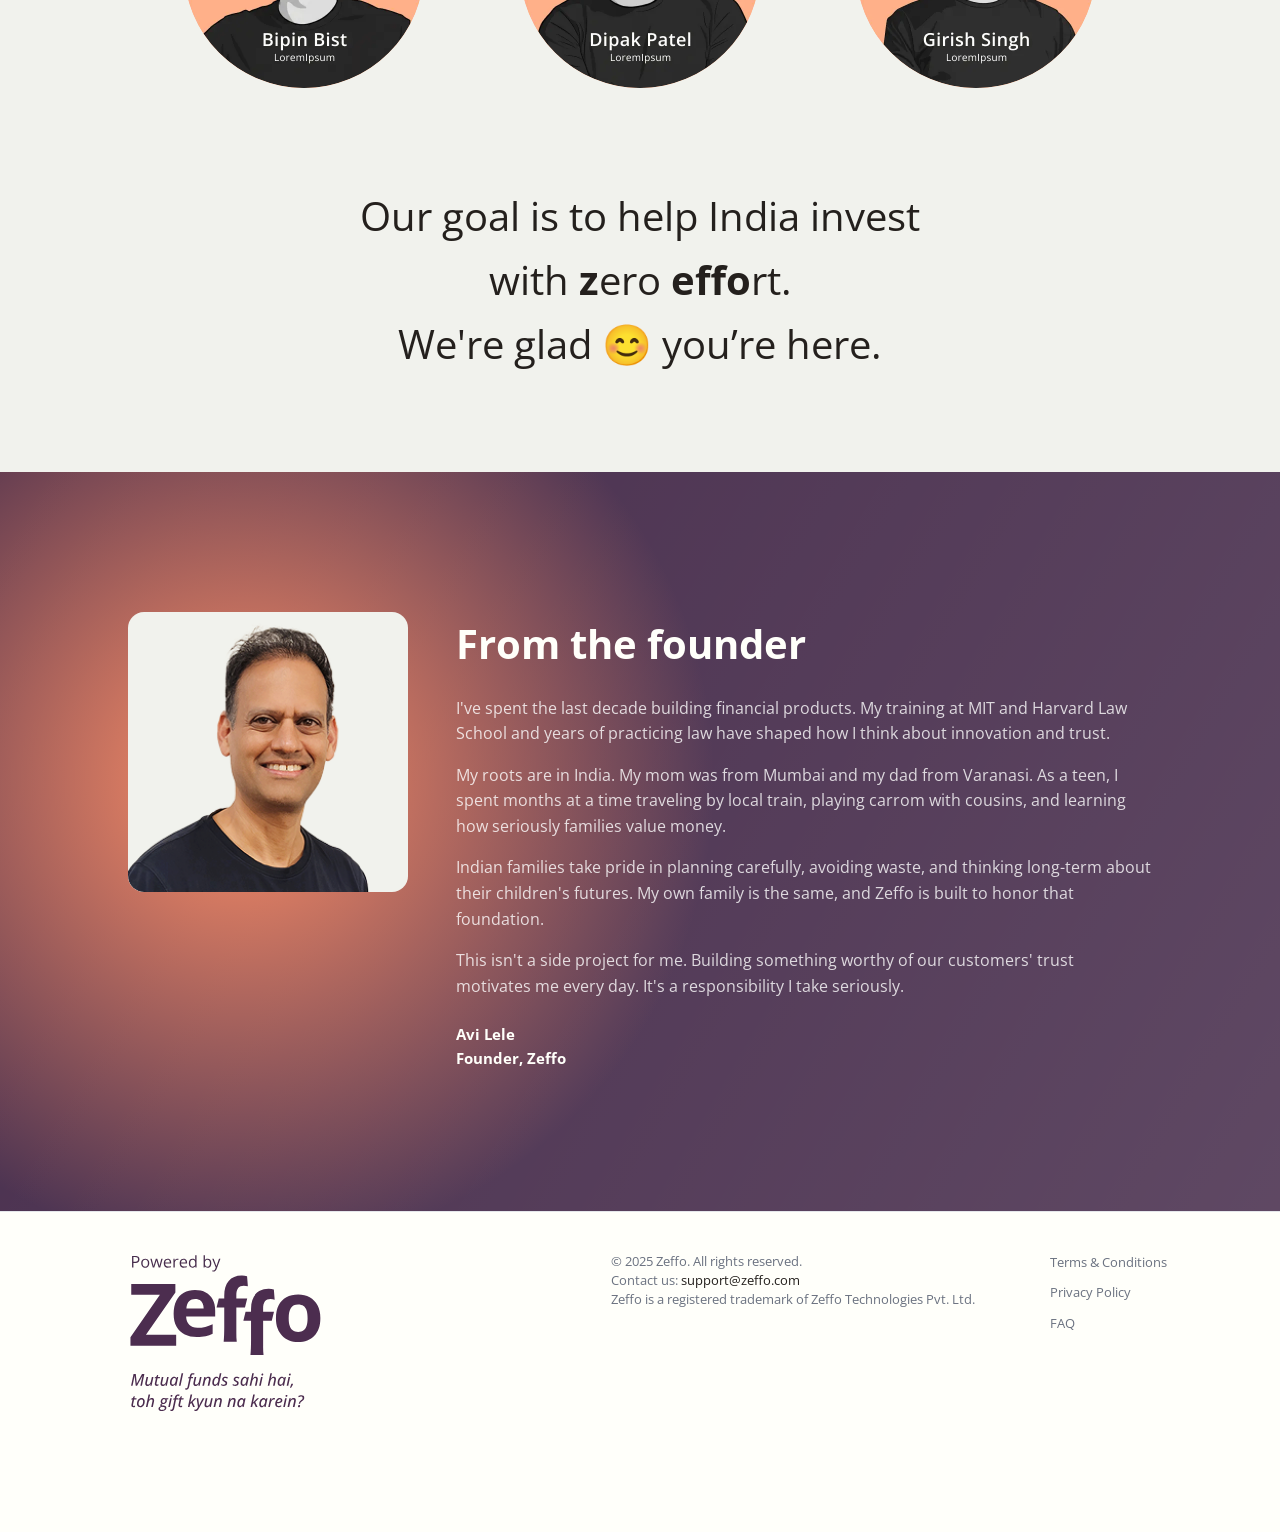
==== commit 2cd95e65: "changes 04-04" ====
--- a/about.html
+++ b/about.html
@@ -45,7 +45,7 @@
           <p class="about-banner__line">That's how Zeffo was born.</p>
         </div>
         <div class="about-banner__image">
-          <img src="assets/images/GC_banner.png" alt="Zeffo gift card" width="697" height="518">
+          <img src="assets/images/about_gc.svg" alt="Zeffo gift card" width="697" height="518">
         </div>
       </div>
     </section>
@@ -61,45 +61,45 @@
         <div class="senior-team__grid">
           <div class="senior-team__member">
             <div class="senior-team__photo">
-              <img src="assets/images/avi.png" alt="Team member" width="576" height="577" loading="lazy">
+              <img src="assets/images/team_1.webp" alt="Team member" width="576" height="577" loading="lazy">
             </div>
-            <p class="senior-team__name">Avi Lele</p>
-            <p class="senior-team__role">Founder & CEO</p>
+            <!-- <p class="senior-team__name">Avi Lele</p>
+            <p class="senior-team__role">Founder & CEO</p> -->
           </div>
           <div class="senior-team__member">
             <div class="senior-team__photo">
-              <img src="assets/images/ravi.png" alt="Team member" width="782" height="781" loading="lazy">
+              <img src="assets/images/team_2.webp" alt="Team member" width="782" height="781" loading="lazy">
             </div>
-            <p class="senior-team__name">Ravi Shekhar</p>
-            <p class="senior-team__role">LoremIpsum</p>
+            <!-- <p class="senior-team__name">Ravi Shekhar</p>
+            <p class="senior-team__role">LoremIpsum</p> -->
           </div>
           <div class="senior-team__member">
             <div class="senior-team__photo">
-              <img src="assets/images/sandeep.png" alt="Team member" width="673" height="673" loading="lazy">
+              <img src="assets/images/team_3.webp" alt="Team member" width="673" height="673" loading="lazy">
             </div>
-            <p class="senior-team__name">Sandeep Bhola</p>
-            <p class="senior-team__role">LoremIpsum</p>
+            <!-- <p class="senior-team__name">Sandeep Bhola</p>
+            <p class="senior-team__role">LoremIpsum</p> -->
           </div>
           <div class="senior-team__member">
             <div class="senior-team__photo">
-              <img src="assets/images/bipin.png" alt="Team member" width="733" height="733" loading="lazy">
+              <img src="assets/images/team_4.webp" alt="Team member" width="733" height="733" loading="lazy">
             </div>
-            <p class="senior-team__name">Bipin Bist</p>
-            <p class="senior-team__role">LoremIpsum</p>
+            <!-- <p class="senior-team__name">Bipin Bist</p>
+            <p class="senior-team__role">LoremIpsum</p> -->
           </div>
           <div class="senior-team__member">
             <div class="senior-team__photo">
-              <img src="assets/images/dipak.png" alt="Team member" width="653" height="653" loading="lazy">
+              <img src="assets/images/team_5.webp" alt="Team member" width="653" height="653" loading="lazy">
             </div>
-            <p class="senior-team__name">Dipak Patel</p>
-            <p class="senior-team__role">LoremIpsum</p>
+            <!-- <p class="senior-team__name">Dipak Patel</p>
+            <p class="senior-team__role">LoremIpsum</p> -->
           </div>
           <div class="senior-team__member">
             <div class="senior-team__photo">
-              <img src="assets/images/girish.png" alt="Team member" width="618" height="617" loading="lazy">
+              <img src="assets/images/team_6.webp" alt="Team member" width="618" height="617" loading="lazy">
             </div>
-            <p class="senior-team__name">Girish Pratap Singh</p>
-            <p class="senior-team__role">LoremIpsum</p>
+            <!-- <p class="senior-team__name">Girish Pratap Singh</p>
+            <p class="senior-team__role">LoremIpsum</p> -->
           </div>
         </div>
         <div class="team__goal">
--- a/css/style.css
+++ b/css/style.css
@@ -16,7 +16,7 @@
   --color-primary-dark: #1557b0;
   --color-text: #24201d;
   --color-text-light: #6b7280;
-  --color-white: #ffffff;
+  --color-white: #fffffa;
   --color-bg: #ffffff;
   --color-border: #e5e7eb;
   --color-gray: #f1f2ed;
@@ -130,7 +130,7 @@
 }
 
 .header__logo img {
-  height: 36px;
+  height: 3.75vw;
   width: auto;
 }
 
@@ -139,11 +139,11 @@
 .header__nav-list {
   display: flex;
   align-items: center;
-  gap: 32px;
+  gap: 2.5vw;
 }
 
 .header__nav-link {
-  font-size: 14px;
+  font-size: 1.25vw;
   font-weight: 500;
   color: #222222;
   padding: 4px 0;
@@ -230,7 +230,7 @@
    ============================================ */
 
 .hero {
-  height: 53.5vw;
+  height: 42vw;
   position: relative;
   display: flex;
   align-items: center;
@@ -263,13 +263,23 @@
   opacity: 1;
 }
 
+.hero__badge-wrap {
+  position: absolute;
+  top: 0;
+  right: 0;
+  width: 150px;
+  height: 120px;
+  background: linear-gradient(to bottom left, #01A886 50%, transparent 50%);
+  z-index: 2;
+  display: flex;
+  align-items: flex-start;
+  justify-content: flex-end;
+  padding: 10px 10px 0 0;
+}
+
 .hero__badge {
-  position: absolute;
-  top: 20px;
-  right: 20px;
-  width: 135px;
+  width: 90px;
   height: auto;
-  z-index: 2;
 }
 
 .hero__content {
@@ -284,7 +294,7 @@
 .hero__title {
   font-size: 3.125vw;
   font-weight: 400;
-  line-height: 1.3;
+  line-height: 1.2;
   color: var(--color-white);
   max-width: 40%;
   margin-bottom: 20px;
@@ -293,7 +303,7 @@
 .hero__subtitle {
   font-size: 1.5625vw;
   font-weight: 400;
-  line-height: 1.7;
+  line-height: 1.5;
   color: var(--color-white);
   max-width: 50%;
   opacity: 0.9;
@@ -311,7 +321,7 @@
 .giftcards__container {
   max-width: var(--container-max);
   margin: 0 auto;
-  padding: var(--container-padding);
+  padding: 6vw var(--container-padding);
 }
 
 .giftcards__grid {
@@ -324,14 +334,14 @@
   display: flex;
   flex-direction: column;
   align-items: center;
-  gap: 1.5vw;
+  gap: 3vw;
   flex: 0 0 21.875vw;
 }
 
 .giftcards__item .btn {
   font-size: 1.2vw;
-  line-height: 1.5vw;
-  padding: 1vw 1.5vw;
+  line-height: 1.25vw;
+  padding: 1vw 2.5vw;
 }
 
 .giftcards__image {
@@ -360,7 +370,7 @@
   font-size: 3.125vw;
   font-weight: 400;
   color: var(--color-text);
-  margin-bottom: 4.7vw;
+  margin-bottom: 2vw;
 }
 
 .steps__grid {
@@ -384,7 +394,7 @@
    ============================================ */
 
 .infocard {
-  padding: 11.8vw var(--container-padding) 15.625vw;
+  padding: 10vw var(--container-padding) 12vw;
   background-color: var(--color-white);
   display: flex;
   justify-content: center;
@@ -410,12 +420,12 @@
   font-weight: 400;
   color: var(--color-text);
   margin-bottom: 14px;
-  line-height: 1.4;
+  line-height: 1.25;
 }
 
 .infocard__desc {
   font-size: 1.1vw;
-  line-height: 1.7;
+  line-height: 1.55;
   color: var(--color-text-light);
   margin-bottom: 20px;
 }
@@ -446,7 +456,6 @@
 .infocard__image img {
   width: 80%;
   position: absolute;
-  bottom: -18vw;
   right: 0;
   border-radius: 8px;
 }
@@ -456,7 +465,7 @@
    ============================================ */
 
 .trust {
-  padding: 12vw var(--container-padding) 9vw;
+  padding: 9vw var(--container-padding) 9vw;
   background-color: var(--color-gray);
 }
 
@@ -471,10 +480,13 @@
   color: var(--color-text);
   margin-bottom: 16px;
 }
+.trust__heading br {
+  display: none;
+}
 
 .trust__subheading {
   font-size: 1.25vw;
-  line-height: 1.7;
+  line-height: 1.55;
   color: var(--color-text-light);
   margin: 0 19.5vw 4.5vw;
 }
@@ -483,7 +495,7 @@
   display: flex;
   justify-content: center;
   align-items: center;
-  gap: 102px;
+  gap: 8vw;
   flex-wrap: wrap;
 }
 
@@ -510,10 +522,10 @@
 .partners {
   display: flex;
   align-items: center;
-  gap: 24px;
+  gap: 1.875vw;
   margin-top: 10vw;
   padding: 2.25vw 6.25vw;
-  background-color: #24201d;
+  background-color: #482E4D;
   border-radius: 16px;
   margin-left: auto;
   margin-right: auto;
@@ -535,15 +547,15 @@
 }
 
 .partners h3 {
-  font-size: 16px;
+  font-size: 1.25vw;
   font-weight: 400;
   color: var(--color-white);
   margin-bottom: 6px;
 }
 
 .partners p {
-  font-size: 14px;
-  line-height: 1.6;
+  font-size: 1.1vw;
+  line-height: 1.5;
   color: rgba(255, 255, 255, 0.7);
 }
 
@@ -563,7 +575,7 @@
   padding: 0 var(--container-padding);
   display: flex;
   align-items: center;
-  gap: 48px;
+  gap: 3.75vw;
   height: 100%;
 }
 
@@ -572,22 +584,22 @@
 }
 
 .video-section__heading {
-  font-size: 32px;
+  font-size: 2.5vw;
   font-weight: 400;
   color: var(--color-white);
   margin-bottom: 14px;
-  line-height: 1.3;
+  line-height: 1.2;
 }
 
 .video-section__subheading {
-  font-size: 15px;
-  line-height: 1.7;
+  font-size: 1.17vw;
+  line-height: 1.5;
   color: rgba(255, 255, 255, 0.7);
   margin-bottom: 20px;
 }
 
 .video-section__cta {
-  font-size: 16px;
+  font-size: 1.25vw;
   font-weight: 700;
   color: var(--color-accent);
   text-decoration: underline;
@@ -609,7 +621,6 @@
   border-radius: 12px;
   overflow: hidden;
   aspect-ratio: 16 / 9;
-  max-height: 300px;
 }
 
 .video-section__player iframe {
@@ -624,7 +635,7 @@
 
 .team {
   background-color: #482e4d;
-  padding: 60px 0 0;
+  padding: 4.7vw 0 0;
 }
 
 .team__container {
@@ -635,7 +646,7 @@
 }
 
 .team__heading {
-  font-size: 32px;
+  font-size: 2.5vw;
   font-weight: 400;
   color: var(--color-white);
   margin-bottom: 16px;
@@ -643,20 +654,19 @@
 }
 
 .team__desc {
-  font-size: 16px;
-  line-height: 1.7;
+  font-size: 1.25vw;
+  line-height: 1.5;
   color: rgba(255, 255, 255, 0.75);
-  max-width: 800px;
-  margin: 0 auto 40px;
+  max-width: 62.5vw;
+  margin: 0 auto 1.5vw;
 }
 
 .team-section__cta {
-  font-size: 16px;
+  font-size: 1.25vw;
   font-weight: 700;
   color: var(--color-accent);
   text-decoration: underline;
   display: inline-block;
-  margin-bottom: 40px;
   transition: color 0.2s ease;
 }
 
@@ -669,7 +679,8 @@
 }
 
 .team__image img {
-  width: 100%;
+  width: 80%;
+  margin: auto;
   border-radius: 12px;
 }
 
@@ -678,7 +689,7 @@
    ============================================ */
 
 .multiplier {
-  padding: 60px 0;
+  padding: 6.25vw 0;
   background-color: var(--color-gray);
 }
 
@@ -698,7 +709,7 @@
 }
 
 .multiplier__image img {
-  width: 100%;
+  width: 75%;
 }
 
 .multiplier__text {
@@ -714,7 +725,7 @@
 
 .multiplier__intro {
   font-size: 1.25vw;
-  line-height: 1.7;
+  line-height: 1.5;
   color: var(--color-text);
   margin-bottom: 20px;
 }
@@ -727,7 +738,7 @@
 
 .multiplier__list li {
   font-size: 1.25vw;
-  line-height: 1.7;
+  line-height: 1.5;
   color: var(--color-text);
 }
 
@@ -752,7 +763,7 @@
 
 .follow {
   background-color: var(--color-accent);
-  padding: 60px 0;
+  padding: 4.7vw 0;
 }
 
 .follow__container {
@@ -761,7 +772,7 @@
   padding: 0 var(--container-padding);
   display: flex;
   align-items: center;
-  gap: 48px;
+  gap: 3.75vw;
 }
 
 .follow__text {
@@ -777,7 +788,7 @@
 
 .follow__desc {
   font-size: 1.25vw;
-  line-height: 1.7;
+  line-height: 1.5;
   color: var(--color-text);
   margin-bottom: 24px;
 }
@@ -823,7 +834,7 @@
 
 .footer {
   background-color: var(--color-white);
-  padding: 40px 0;
+  padding: 3.125vw 0 9.375vw;
   border-top: 1px solid var(--color-border);
 }
 
@@ -834,17 +845,17 @@
   display: flex;
   align-items: flex-start;
   justify-content: space-between;
-  gap: 48px;
+  gap: 3.75vw;
 }
 
 .footer__logo img {
-  height: 160px;
+  height: 12.5vw;
   width: auto;
 }
 
 .footer__right {
   display: flex;
-  gap: 60px;
+  gap: 4.7vw;
 }
 
 .footer__info {
@@ -852,8 +863,8 @@
 }
 
 .footer__info p {
-  font-size: 13px;
-  line-height: 1.7;
+  font-size: 1vw;
+  line-height: 1.5;
   color: var(--color-text-light);
 }
 
@@ -874,7 +885,7 @@
 }
 
 .footer__links a {
-  font-size: 13px;
+  font-size: 1vw;
   color: var(--color-text-light);
   transition: color 0.2s ease;
 }
@@ -916,20 +927,19 @@
 }
 
 .about-banner__heading {
-  font-size: 40px;
-  font-weight: 700;
+  font-size: 3.125vw;
+  font-weight: 400;
   color: var(--color-white);
   margin-bottom: 24px;
 }
 
 .about-banner__line {
-  font-size: 20px;
+  font-size: 1.562vw;
   line-height: 1.6;
   color: rgba(255, 255, 255, 0.9);
 }
 
 .about-banner__line--highlight {
-  font-weight: 700;
   color: var(--color-accent);
 }
 
@@ -941,7 +951,7 @@
 
 .about-banner__image img {
   max-width: 800px;
-  width: 47vw;
+  width: 41vw;
   border-radius: 12px;
 }
 
@@ -949,7 +959,7 @@
 
 .senior-team {
   background-color: #f1f2ed;
-  padding: 60px 0;
+  padding: 7.5vw 0;
   text-align: center;
 }
 
@@ -960,17 +970,17 @@
 }
 
 .senior-team__heading {
-  font-size: 40px;
+  font-size: 3.125vw;
   font-weight: 400;
   color: var(--color-text);
   margin-bottom: 20px;
 }
 
 .senior-team__desc {
-  font-size: 20px;
-  line-height: 1.8;
+  font-size: 1.562vw;
+  line-height: 1.6;
   color: var(--color-text);
-  max-width: 600px;
+  max-width: 46.875vw;
   margin: 0 auto 12px;
 }
 
@@ -981,20 +991,20 @@
 
 .senior-team__grid {
   display: grid;
-  grid-template-columns: repeat(3, 240px);
+  grid-template-columns: repeat(3, 18.75vw);
   justify-content: center;
   gap: 7.5vw;
-  margin-top: 48px;
+  margin: 7.5vw auto;
 }
 
 .senior-team__member {
-  width: 240px;
-  height: 240px;
+  width: 18.75vw;
+  height: 18.75vw;
 }
 
 .senior-team__photo {
-  width: 240px;
-  height: 240px;
+  width: 18.75vw;
+  height: 18.75vw;
   border-radius: 50%;
   background-color: #FFB088;
   overflow: hidden;
@@ -1002,32 +1012,30 @@
 }
 
 .senior-team__photo img {
-  width: 125%;
-  height: 125%;
   object-fit: cover;
 }
 
 .senior-team__name {
-  font-size: 14px;
+  font-size: 1.1vw;
   font-weight: 600;
   color: var(--color-white);
   margin-bottom: 2px;
   position: relative;
-  top: -70px;
+  top: -5.5vw;
 }
 
 .senior-team__role {
-  font-size: 13px;
+  font-size: 1vw;
   color: rgba(255, 255, 255, 0.6);
   position: relative;
-  top: -70px;
+  top: -5.5vw;
 }
 .team__goal {
   margin-top: 5vw;
 }
 
 .senior-team__goal {
-  font-size: 40px;
+  font-size: 3.125vw;
   font-weight: 400;
 }
 
@@ -1038,7 +1046,7 @@
   background-size: cover;
   background-position: center;
   background-repeat: no-repeat;
-  padding: 140px 0;
+  padding: 10.9vw 0;
 }
 
 .founder__container {
@@ -1047,11 +1055,11 @@
   padding: 0 var(--container-padding);
   display: flex;
   align-items: flex-start;
-  gap: 48px;
+  gap: 3.75vw;
 }
 
 .founder__image {
-  flex: 0 0 280px;
+  flex: 0 0 21.875vw;
   border-radius: 16px;
   overflow: hidden;
   background: #F1F2ED;
@@ -1067,22 +1075,21 @@
 }
 
 .founder__heading {
-  font-size: 40px;
-  font-weight: 700;
+  font-size: 3.125vw;
   color: var(--color-white);
   margin-bottom: 20px;
 }
 
 .founder__desc {
-  font-size: 16px;
-  line-height: 1.8;
+  font-size: 1.25vw;
+  line-height: 1.6;
   color: rgba(255, 255, 255, 0.8);
   margin-bottom: 16px;
 }
 
 .founder__sign {
-  font-size: 15px;
-  line-height: 1.8;
+  font-size: 1.17vw;
+  line-height: 1.6;
   color: rgba(255, 255, 255, 0.9);
   margin-top: 24px;
 }
@@ -1096,20 +1103,20 @@
    ============================================ */
 
 .faq-hero {
-  padding: 60px 0 40px;
+  padding: 4.7vw 0 3.125vw;
   text-align: center;
   background-color: var(--color-white);
 }
 
 .faq-hero__title {
-  font-size: 36px;
-  font-weight: 700;
+  font-size: 4.5vw;
+  font-weight: 500;
   color: var(--color-text);
   margin-bottom: 12px;
 }
 
 .faq-hero__subtitle {
-  font-size: 16px;
+  font-size: 1.25vw;
   color: var(--color-text-light);
 }
 
@@ -1118,26 +1125,26 @@
 .quickhelp {
   display: flex;
   justify-content: center;
-  padding: 0 0 48px;
+  padding: 0 0 3.75vw;
   background-color: var(--color-white);
 }
 
 .quickhelp__container {
-  max-width: 1120px;
-  margin: 0 80px;
-  padding: 0 0;
+  max-width: 87.5vw;
+  margin: 0 auto;
+  padding: 0 var(--container-padding);
   display: flex;
   justify-content: center;
-  gap: 24px;
+  gap: 1.875vw;
 }
 
 .quickhelp__card {
   flex: 1;
   aspect-ratio: 1 / 1;
-  max-width: 540px;
+  max-width: 42.2vw;
   border: 2px solid var(--color-accent);
   border-radius: 12px;
-  padding: 40px;
+  padding: 3.125vw;
   display: flex;
   flex-direction: column;
   align-items: center;
@@ -1146,7 +1153,7 @@
 }
 
 .quickhelp__title {
-  font-size: 40px;
+  font-size: 3.125vw;
   font-weight: 400;
   color: var(--color-text);
 }
@@ -1160,15 +1167,15 @@
 }
 
 .quickhelp__desc {
-  font-size: 16px;
-  line-height: 1.7;
+  font-size: 1.25vw;
+  line-height: 1.5;
   color: var(--color-text-light);
   flex: 1;
   margin-bottom: 16px;
 }
 
 .quickhelp__cta {
-  font-size: 16px;
+  font-size: 1.25vw;
   font-weight: 700;
   color: var(--color-accent);
   text-decoration: underline;
@@ -1185,7 +1192,7 @@
 }
 
 .faq__container {
-  max-width: 768px;
+  max-width: 60vw;
   margin: 0 auto;
   padding: 0 var(--container-padding);
   box-sizing: content-box;
@@ -1198,7 +1205,8 @@
   border: 2px solid var(--color-accent);
   border-radius: 8px;
   overflow: hidden;
-  width: 440px;
+  width: 100%;
+  max-width: 34.375vw;
   margin: 0 auto 32px;
 }
 
@@ -1208,10 +1216,10 @@
   text-align: center;
   border: none;
   font-family: var(--font-family);
-  font-size: 15px;
+  font-size: 1.17vw;
   font-weight: 600;
   color: var(--color-text);
-  padding: 10px 32px;
+  padding: 0.78vw 2.5vw;
   cursor: pointer;
   transition: background-color 0.2s ease, color 0.2s ease;
 }
@@ -1234,9 +1242,9 @@
   width: 100%;
   background: none;
   border: none;
-  padding: 20px 0;
+  padding: 1.5625vw 0;
   font-family: var(--font-family);
-  font-size: 16px;
+  font-size: 1.5625vw;
   font-weight: 600;
   color: var(--color-text);
   text-align: left;
@@ -1274,9 +1282,9 @@
 }
 
 .faq__answer p {
-  padding: 0 0 20px;
-  font-size: 15px;
-  line-height: 1.7;
+  padding: 0 0 1.5625vw;
+  font-size: 1.25vw;
+  line-height: 1.5;
   color: var(--color-text-light);
 }
 
@@ -1285,39 +1293,39 @@
    ============================================ */
 
 .faq-contact {
-  padding: 60px 0;
+  padding: 4.7vw 0;
   background-color: var(--color-white);
   text-align: center;
 }
 
 .faq-contact__container {
-  max-width: 600px;
+  max-width: 46.875vw;
   margin: 0 auto;
   padding: 0 var(--container-padding);
 }
 
 .faq-contact__heading {
-  font-size: 32px;
+  font-size: 2.5vw;
   font-weight: 700;
   color: var(--color-text);
   margin-bottom: 12px;
 }
 
 .faq-contact__subheading {
-  font-size: 16px;
-  line-height: 1.7;
+  font-size: 1.25vw;
+  line-height: 1.5;
   color: var(--color-text-light);
   margin-bottom: 24px;
 }
 
 .faq-contact__cta {
   display: inline-block;
-  font-size: 16px;
+  font-size: 1.25vw;
   font-weight: 600;
   color: var(--color-text);
   text-decoration: none;
   border: 2px solid var(--color-text);
-  padding: 10px 28px;
+  padding: 0.78vw 2.2vw;
   transition: background-color 0.2s ease, color 0.2s ease;
 }
 
@@ -1327,281 +1335,169 @@
 }
 
 /* ============================================
-   Tablet styles (768px - 1024px)
+   Videos Page
    ============================================ */
 
-@media (max-width: 1024px) {
-  :root {
-    --container-padding: 5%;
-    --header-height: 60px;
-  }
-
-  /* Hero tablet */
-
-  .hero {
-    align-items: flex-start;
-    height: 100vw;
-  }
-  .hero__badge {
-    width: 12vw;
-    top: 2vw;
-    right: 2vw;
-  }
-
-  .hero__content {
-    padding-top: 12.5vw;
-    padding-bottom: 0;
-    text-align: center;
-  }
-
-  .hero__title {
-    font-size: 4.5vw;
-    font-weight: 400;
-    max-width: 75%;
-    justify-self: center;
-  }
-  .hero__title br:first-child {
-    display: none;
-  }
-
-  .hero__subtitle {
-    font-size: 2.3vw;
-    font-weight: 400;
-    max-width: 100%;
-  }
-  .hero__subtitle br {
-    display: none;
-  }
-
-  /* Gift cards tablet */
-
-  .giftcards__grid {
-    gap: 24px;
-  }
-
-  .giftcards__item {
-    flex: 0 0 26vw;
-  }
-
-  /* Steps tablet */
-
-  .steps__heading {
-    font-size: 28px;
-  }
-
-  .steps__grid {
-    gap: 24px;
-  }
-
-  /* Info card tablet */
-
-  .infocard {
-    padding: 60px 0 100px;
-  }
-
-  .infocard__card {
-    width: 90%;
-  }
-  .infocard__text {
-    width: 40vw;
-  }
-  .infocard__subtitle {
-    font-size: 3vw;
-  }
-  .infocard__desc{
-    font-size: 1.2vw;
-  }
-  .infocard__cta {
-    font-size: 1.35vw;
-  }
-  .infocard__image {
-    width: 40vw;
-  }
-  
-  .infocard__image img {
-    bottom: -21vw;
-  }
-
-  /* Trust tablet */
-
-  .trust {
-    padding: 60px 0 40px;
-  }
-
-  .trust__heading {
-    font-size: 28px;
-  }
-
-  .trust__logos {
-    gap: 60px;
-  }
-
-  .trust__logo-item img {
-    height: 84px;
-  }
-
-  .partners {
-    width: 90vw;
-  }
-
-  .pine-labs-logo img {
-    width: 140px;
-  }
-
-  /* Video tablet */
-
-  .video-section__heading {
-    font-size: 26px;
-  }
-
-  .video-section__container {
-    gap: 32px;
-  }
-
-  /* Team tablet */
-
-  .team__heading {
-    font-size: 28px;
-  }
-
-  /* Multiplier tablet */
-
-  .multiplier__container {
-    gap: 10vw;
-  }
-
-  .multiplier__heading {
-    font-size: 3.5vw;
-  }
-
-  .multiplier__intro {
-    font-size: 1.5vw;
-  }
-
-  .multiplier__list li {
-    font-size: 1.5vw;
-  }
-
-  .multiplier__footer {
-    font-size: 1.75vw;
-  }
-
-  /* Follow tablet */
-
-  .follow__social-link img {
-    width: 15vw;
-    height: 4.5vw;
-  }
-
-  .follow__heading {
-    font-size: 4vw;
-  }
-
-  .follow__container {
-    gap: 32px;
-  }
-
-  .follow__desc {
-    font-size: 1.5vw;
-  }
-
-  /* Footer tablet */
-
-  .footer__logo img {
-    height: 120px;
-  }
-
-  .footer__right {
-    gap: 32px;
-  }
-
-  /* About banner tablet */
-  .about-banner__container{
-    padding: 0 5vw;
-  }
-
-  .about-banner__heading {
-    font-size: 3.125vw;
-  }
-  .about-banner__line {
-    font-size: 1.562vw;
-  }
-
-  .about-banner__image img {
-    max-width: 45vw;
-  }
-
-  /* Senior team tablet */
-
-  .senior-team__heading {
-    font-size: 28px;
-  }
-
-  .senior-team__desc {
-    font-size: 18px;
-  }
-
-  .senior-team__name {
-    top: -65px;
-    font-size: 12px;
-  }
-
-  .senior-team__role {
-    font-size: 12px;
-    top: -65px;
-  }
-
-  .senior-team__grid {
-    grid-template-columns: repeat(3, 200px);
-  }
-
-  .senior-team__member {
-    width: 200px;
-    height: 200px;
-  }
-
-  .senior-team__photo {
-    width: 200px;
-    height: 200px;
-  }
-
-  .senior-team__goal {
-    font-size: 28px;
-  }
-  /* Goal tablet */
-
-  .about-goal__text {
-    font-size: 28px;
-  }
-
-  /* Founder tablet */
-
-  .founder__image {
-    flex: 0 0 200px;
-  }
-
-  .founder__heading {
-    font-size: 24px;
-  }
-
-  /* Quick help tablet */
-
-  .quickhelp__container {
-    margin: 0 auto;
-    padding: 0 var(--container-padding);
-  }
-
-  .quickhelp__title {
-    font-size: 32px;
-  }
-
-  /* FAQ tabs tablet */
-
-  .faq__tabs {
-    width: 100%;
-    max-width: 440px;
-  }
-}
+.vidpage {
+  background-color: var(--color-white);
+  padding: 60px 0 80px;
+}
+
+.vidpage__container {
+  max-width: var(--container-max);
+  margin: 0 auto;
+  padding: 0 var(--container-padding);
+}
+
+.vidpage__heading {
+  font-size: var(--fs-heading);
+  font-weight: 400;
+  color: var(--color-text);
+  text-align: center;
+  margin-bottom: 48px;
+}
+
+.vidpage__grid {
+  display: grid;
+  grid-template-columns: repeat(3, 300px);
+  justify-content: center;
+  gap: 32px;
+}
+
+.vidpage__tile {
+  width: 300px;
+  height: 300px;
+  background-color: var(--color-gray);
+  border-radius: 16px;
+  border: none;
+  cursor: pointer;
+  display: flex;
+  flex-direction: column;
+  align-items: center;
+  justify-content: center;
+  gap: 24px;
+  transition: box-shadow 0.2s ease, transform 0.15s ease;
+  font-family: var(--font-family);
+}
+
+.vidpage__tile:hover {
+  box-shadow: 0 4px 20px rgba(0, 0, 0, 0.12);
+  transform: translateY(-2px);
+}
+
+.vidpage__tile:focus-visible {
+  outline: 2px solid var(--color-primary);
+  outline-offset: 4px;
+}
+
+.vidpage__tile:active {
+  transform: scale(0.97);
+}
+
+.vidpage__logo {
+  max-width: 140px;
+  max-height: 80px;
+  object-fit: contain;
+}
+
+.vidpage__cta {
+  display: inline-flex;
+  align-items: center;
+  gap: 10px;
+  font-size: var(--fs-small);
+  font-weight: 600;
+  color: var(--color-accent);
+  background-color: transparent;
+  border: 2px solid var(--color-accent);
+  padding: 10px 24px;
+  border-radius: 50px;
+  pointer-events: none;
+  transition: background-color 0.2s ease, color 0.2s ease;
+}
+
+.vidpage__cta::before {
+  content: '';
+  display: inline-block;
+  width: 22px;
+  height: 22px;
+  flex-shrink: 0;
+  background-image: url("data:image/svg+xml,%3Csvg xmlns='http://www.w3.org/2000/svg' viewBox='0 0 24 24' fill='none' stroke='%23FF8F66' stroke-width='2'%3E%3Ccircle cx='12' cy='12' r='10'/%3E%3Cpolygon points='10,8 16,12 10,16' fill='%23FF8F66' stroke='none'/%3E%3C/svg%3E");
+  background-size: contain;
+  background-repeat: no-repeat;
+}
+
+.vidpage__tile:hover .vidpage__cta {
+  background-color: var(--color-accent);
+  color: var(--color-white);
+}
+
+.vidpage__tile:hover .vidpage__cta::before {
+  background-image: url("data:image/svg+xml,%3Csvg xmlns='http://www.w3.org/2000/svg' viewBox='0 0 24 24' fill='none' stroke='%23ffffff' stroke-width='2'%3E%3Ccircle cx='12' cy='12' r='10'/%3E%3Cpolygon points='10,8 16,12 10,16' fill='%23ffffff' stroke='none'/%3E%3C/svg%3E");
+}
+
+/* Video Overlay */
+
+.vidpage__overlay {
+  position: fixed;
+  inset: 0;
+  z-index: 2000;
+  background-color: rgba(0, 0, 0, 0.85);
+  display: flex;
+  align-items: center;
+  justify-content: center;
+  opacity: 0;
+  visibility: hidden;
+  transition: opacity 0.3s ease, visibility 0.3s ease;
+}
+
+.vidpage__overlay.is-active {
+  opacity: 1;
+  visibility: visible;
+}
+
+.vidpage__overlay-content {
+  position: relative;
+  width: 90%;
+  max-width: 900px;
+}
+
+.vidpage__overlay-close {
+  position: absolute;
+  top: -48px;
+  right: 0;
+  background: none;
+  border: none;
+  color: var(--color-white);
+  font-size: 36px;
+  cursor: pointer;
+  padding: 4px 8px;
+  line-height: 1;
+  transition: opacity 0.2s ease;
+}
+
+.vidpage__overlay-close:hover {
+  opacity: 0.7;
+}
+
+.vidpage__overlay-close:focus-visible {
+  outline: 2px solid var(--color-white);
+  outline-offset: 4px;
+  border-radius: 2px;
+}
+
+.vidpage__overlay-player {
+  width: 100%;
+  border-radius: 12px;
+  overflow: hidden;
+}
+
+.vidpage__overlay-player video {
+  width: 100%;
+  max-height: 80vh;
+  display: block;
+}
+
+/* (Tablet breakpoint removed — desktop layout scales down via vw units to 768px) */
 
 /* ============================================
    Small tablet styles (below 768px)
@@ -1610,10 +1506,53 @@
 @media (max-width: 767px) {
   :root {
     --container-padding: 32px;
+    --header-height: 60px;
+  }
+
+
+  .hero__title,
+  .steps__heading,
+  .infocard__subtitle,
+  .trust__heading,
+  .video-section__heading,
+  .team__heading,
+  .multiplier__heading,
+  .follow__heading,
+  .about-banner__heading,
+  .senior-team__heading,
+  .senior-team__goal,
+  .founder__heading {
+    font-size: clamp(20px, 5.8vw, 30px);
+  }
+
+  .hero__subtitle,
+  .trust__subheading,
+  .infocard__desc,
+  .partners p,
+  .video-section__subheading,
+  .team__desc,
+  .multiplier__intro,
+  .multiplier__list li,
+  .follow__desc,
+  .about-banner__line,
+  .senior-team__desc,
+  .founder__desc {
+    font-size: clamp(12px, 3.4vw, 18px);
+  }
+
+  .infocard__cta,
+  .video-section__cta,
+  .team-section__cta, 
+  .multiplier__footer {
+    font-size: clamp(14px, 3.9vw, 21px);
   }
 
   .header__menu-btn {
     display: block;
+  }
+
+  .header__logo img {
+    height: 36px;
   }
 
   .header__nav {
@@ -1652,46 +1591,74 @@
 
   /* Hero mobile */
   .hero {
-    height: 125vw;
-  }
+    align-items: flex-start;
+    height: 118vw;
+  }
+
+  .hero__content {
+    margin-top: 0;
+    padding-top: 17vw;
+    padding-bottom: 0;
+    text-align: center;
+  }
+
+  .hero__badge-wrap {
+    display: none;
+    width: 130px;
+    height: 100px;
+  }
+  
+  .hero__badge {
+    width: 75px;
+  }
+
   .hero__title {
-    font-size: 5.5vw;
     font-weight: 400;
     max-width: 80vw;
     justify-self: center;
+    margin-bottom: 12px;
   }
   .hero__title br {
     display: none;
   }
 
   .hero__subtitle {
-    font-size: 3.5vw;
     font-weight: 400;
     max-width: 100%;
   }
+  .hero__subtitle br {
+    display: none;
+  }
 
   /* Gift cards mobile */
+
+  .giftcards__container {
+    padding: 16vw 8.25vw;
+  }
 
   .giftcards__grid {
     flex-direction: column;
     align-items: center;
-    gap: 32px;
+    gap: 48px;
   }
 
   .giftcards__item {
-    max-width: 320px;
+    max-width: 400px;
     gap: 24px;
   }
   .giftcards__item .btn {
     font-size: 16px;
     line-height: 20px;
-    padding: 8px 16px;
+    padding: 8px 24px;
   }
 
   /* Steps mobile */
 
+  .steps {
+    padding-top: 48px;
+  }
+
   .steps__heading {
-    font-size: 28px;
     margin-bottom: 28px;
   }
 
@@ -1707,6 +1674,10 @@
 
   /* Info card mobile */
 
+  .infocard {
+    padding: 48px 0 60px;
+  }
+
   .infocard__card {
     width: 90%;
     flex-direction: column;
@@ -1716,19 +1687,9 @@
     width: 80vw;
     padding: 5vw;
     padding-bottom: 28px;
-  }
-
-  .infocard__subtitle {
-    font-size: 28px;
-  }
-
-  .infocard__desc {
-    font-size: 16px;
-  }
-
-  .infocard__cta {
-    font-size: 18px;
-  }
+    text-align: center;
+  }
+
   .infocard__image {
     flex: none;
     width: 100%;
@@ -1748,15 +1709,15 @@
   /* Trust mobile */
 
   .trust {
-    padding: 60px 0 40px;
-  }
-
-  .trust__heading {
-    font-size: 28px;
+    padding: 60px var(--container-padding) 40px;
+  }
+
+  .trust__heading br {
+    display: block;
   }
 
   .trust__subheading {
-    font-size: 16px;
+    margin: 0 16px 40px;
   }
 
   .trust__logos {
@@ -1773,8 +1734,14 @@
     gap: 16px;
     padding: 24px;
   }
+
+  .partners h3 {
+    font-size: clamp(16px, 4.2vw ,24px);
+  }
+
   .pine-labs-desc {
     border: none;
+    padding-left: 0;
   }
 
   .pine-labs-logo img {
@@ -1784,42 +1751,36 @@
   /* Video section mobile */
 
   .video-section {
-    max-height: none;
     padding: 40px 0;
   }
 
   .video-section__container {
     flex-direction: column;
     gap: 28px;
-  }
-
-  .video-section__heading {
-    font-size: 28px;
+    text-align: center;
   }
 
   .video-section__player {
-    max-height: none;
     width: 100%;
   }
 
   /* Team mobile */
 
-  .team__heading {
-    font-size: 28px;
+  .team {
+    padding: 40px 0 0;
   }
 
   .team__desc {
-    font-size: 16px;
-  }
-
-  .team-section__cta {
-    font-size: 18px;
+    max-width: 100%;
+  }
+  .team__image img {
+    width: 100%;
   }
 
   /* Multiplier mobile */
 
   .multiplier__container {
-    flex-direction: column;
+    flex-direction: column-reverse;
     gap: 32px;
   }
 
@@ -1828,43 +1789,39 @@
   }
 
   .multiplier__heading {
-    font-size: 28px;
-  }
-  .multiplier__intro {
-    font-size: 16px;
-  }
-  .multiplier__list li{
-    font-size: 16px;
-  }
-  .multiplier__footer{
-    font-size: 18px;
+    text-align: center;
   }
 
   /* Follow us mobile */
+
+  .follow {
+    padding: 40px 0;
+  }
 
   .follow__container {
     flex-direction: column;
     text-align: center;
-    gap: 32px;
-  }
-
-  .follow__heading {
-    font-size: 28px;
-  }
-
-  .follow__desc {
-    font-size: 16px;
+    gap: 0;
   }
 
   .follow__socials {
     justify-content: center;
   }
 
+  .follow__social-link img {
+    width: 100px;
+    height: 28px;
+  }
+
   .follow__image img {
-    max-width: 260px;
+    max-width: 280px;
   }
 
   /* Footer mobile */
+
+  .footer {
+    padding: 32px 0 80px;
+  }
 
   .footer__container {
     flex-direction: column;
@@ -1873,7 +1830,7 @@
   }
 
   .footer__logo img {
-    height: 100px;
+    height: min(35vw, 150px);
   }
 
   .footer__right {
@@ -1881,6 +1838,14 @@
     gap: 24px;
   }
 
+  .footer__info p {
+    font-size: 13px;
+  }
+
+  .footer__links a {
+    font-size: 13px;
+  }
+
   /* About page mobile */
 
   .about-banner {
@@ -1890,38 +1855,26 @@
   .about-banner__container {
     flex-direction: column;
     gap: 32px;
+    padding: 0 10vw;
+  }
+
+  .about-banner__text {
+    text-align: center;
   }
 
   .about-banner__heading {
-    font-size: 28px;
+    font-weight: 400;
   }
 
   .about-banner__image img {
-    max-width: 280px;
-  }
-
-  /* About mobile */
-
-  .about-banner__container{
-    padding: 0 10vw;
-  }
-
-  .about-banner__heading {
-    font-size: 32px;
-  }
-  .about-banner__line {
-    font-size: 16px;
-  }
-
-  .about-banner__image img {
-    max-width: 80vw;
-    width: 80vw;
+    max-width: 480px;
+    width: 83vw;
   }
 
   /* Senior team mobile */
 
-  .senior-team__heading {
-    font-size: 26px;
+  .senior-team__desc {
+    max-width: 100%;
   }
 
   .senior-team__grid {
@@ -1937,6 +1890,16 @@
   .senior-team__photo {
     width: 160px;
     height: 160px;
+  }
+
+  .senior-team__name {
+    font-size: 12px;
+    top: -40px;
+  }
+
+  .senior-team__role {
+    font-size: 12px;
+    top: -40px;
   }
 
   /* Goal mobile */
@@ -1970,8 +1933,8 @@
     width: 200px;
   }
 
-  .founder__heading {
-    font-size: 24px;
+  .founder__sign {
+    font-size: 15px;
   }
 
   /* FAQ page mobile */
@@ -1984,7 +1947,15 @@
     font-size: 28px;
   }
 
+  .faq-hero__subtitle {
+    font-size: 16px;
+  }
+
   /* Quick help mobile */
+
+  .quickhelp {
+    padding: 0 0 40px;
+  }
 
   .quickhelp__container {
     flex-direction: column;
@@ -2001,10 +1972,23 @@
     font-size: 28px;
   }
 
+  .quickhelp__desc {
+    font-size: 16px;
+  }
+
+  .quickhelp__cta {
+    font-size: 16px;
+  }
+
   /* FAQ tabs mobile */
+
+  .faq__container {
+    max-width: 100%;
+  }
 
   .faq__tabs {
     width: 100%;
+    max-width: 100%;
   }
 
   .faq__tab {
@@ -2012,11 +1996,76 @@
     font-size: 14px;
   }
 
-  /* Social links mobile */
-
-  .follow__social-link img {
-    width: 100px;
-    height: 28px;
+  .faq__question {
+    padding: 16px 0;
+    font-size: 16px;
+  }
+
+  .faq__answer p {
+    padding: 0 0 16px;
+    font-size: 15px;
+  }
+
+  /* FAQ contact mobile */
+
+  .faq-contact {
+    padding: 40px 0;
+  }
+
+  .faq-contact__container {
+    max-width: 100%;
+  }
+
+  .faq-contact__heading {
+    font-size: 28px;
+  }
+
+  .faq-contact__subheading {
+    font-size: 16px;
+  }
+
+  .faq-contact__cta {
+    font-size: 16px;
+    padding: 10px 28px;
+  }
+
+  /* Videos page mobile */
+
+  .vidpage {
+    padding: 40px 0 60px;
+  }
+
+  .vidpage__heading {
+    font-size: 24px;
+    margin-bottom: 32px;
+  }
+
+  .vidpage__grid {
+    grid-template-columns: repeat(2, 1fr);
+    gap: 16px;
+  }
+
+  .vidpage__tile {
+    width: 100%;
+    height: auto;
+    aspect-ratio: 1 / 1;
+    gap: 16px;
+  }
+
+  .vidpage__logo {
+    max-width: 100px;
+    max-height: 60px;
+  }
+
+  .vidpage__cta {
+    font-size: 12px;
+    padding: 8px 18px;
+    gap: 8px;
+  }
+
+  .vidpage__cta::before {
+    width: 18px;
+    height: 18px;
   }
 }
 
@@ -2101,8 +2150,4 @@
   .faq-hero__title {
     font-size: 24px;
   }
-
-  .footer__logo img {
-    height: 80px;
-  }
 }
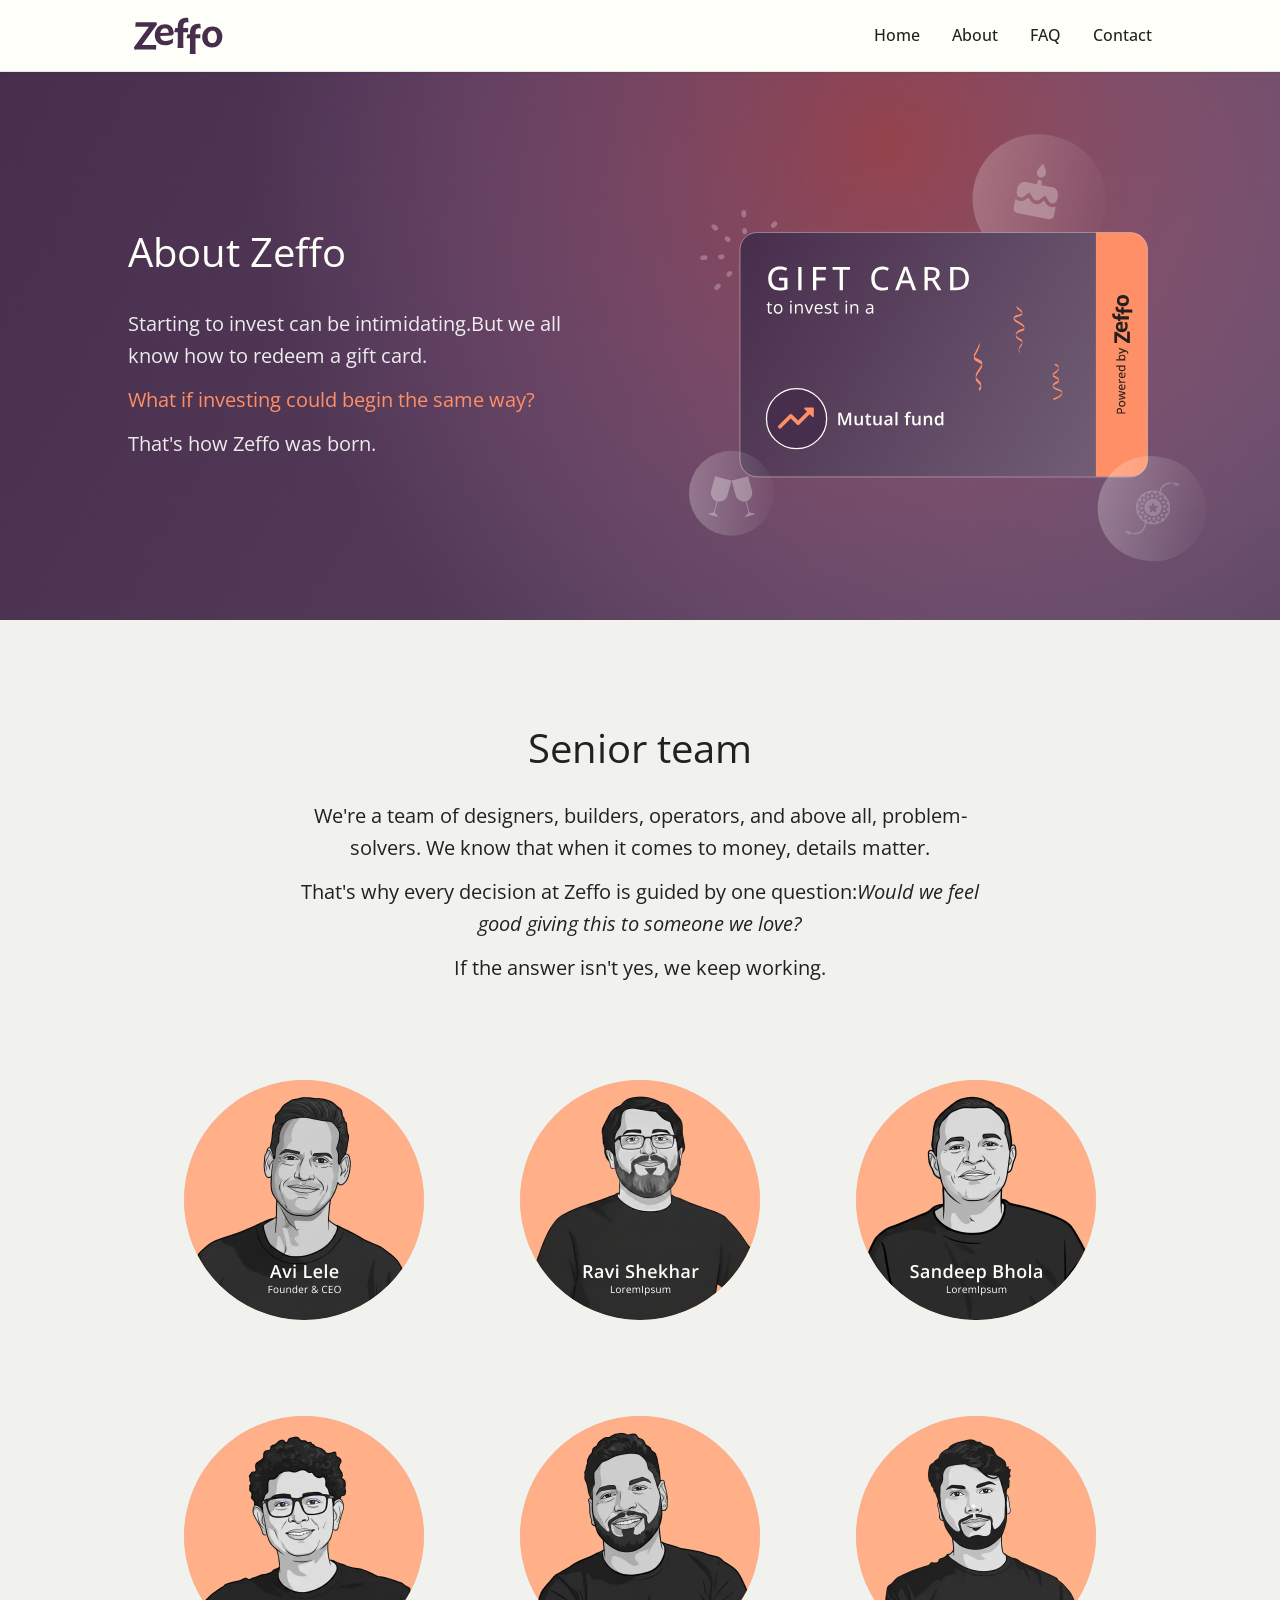
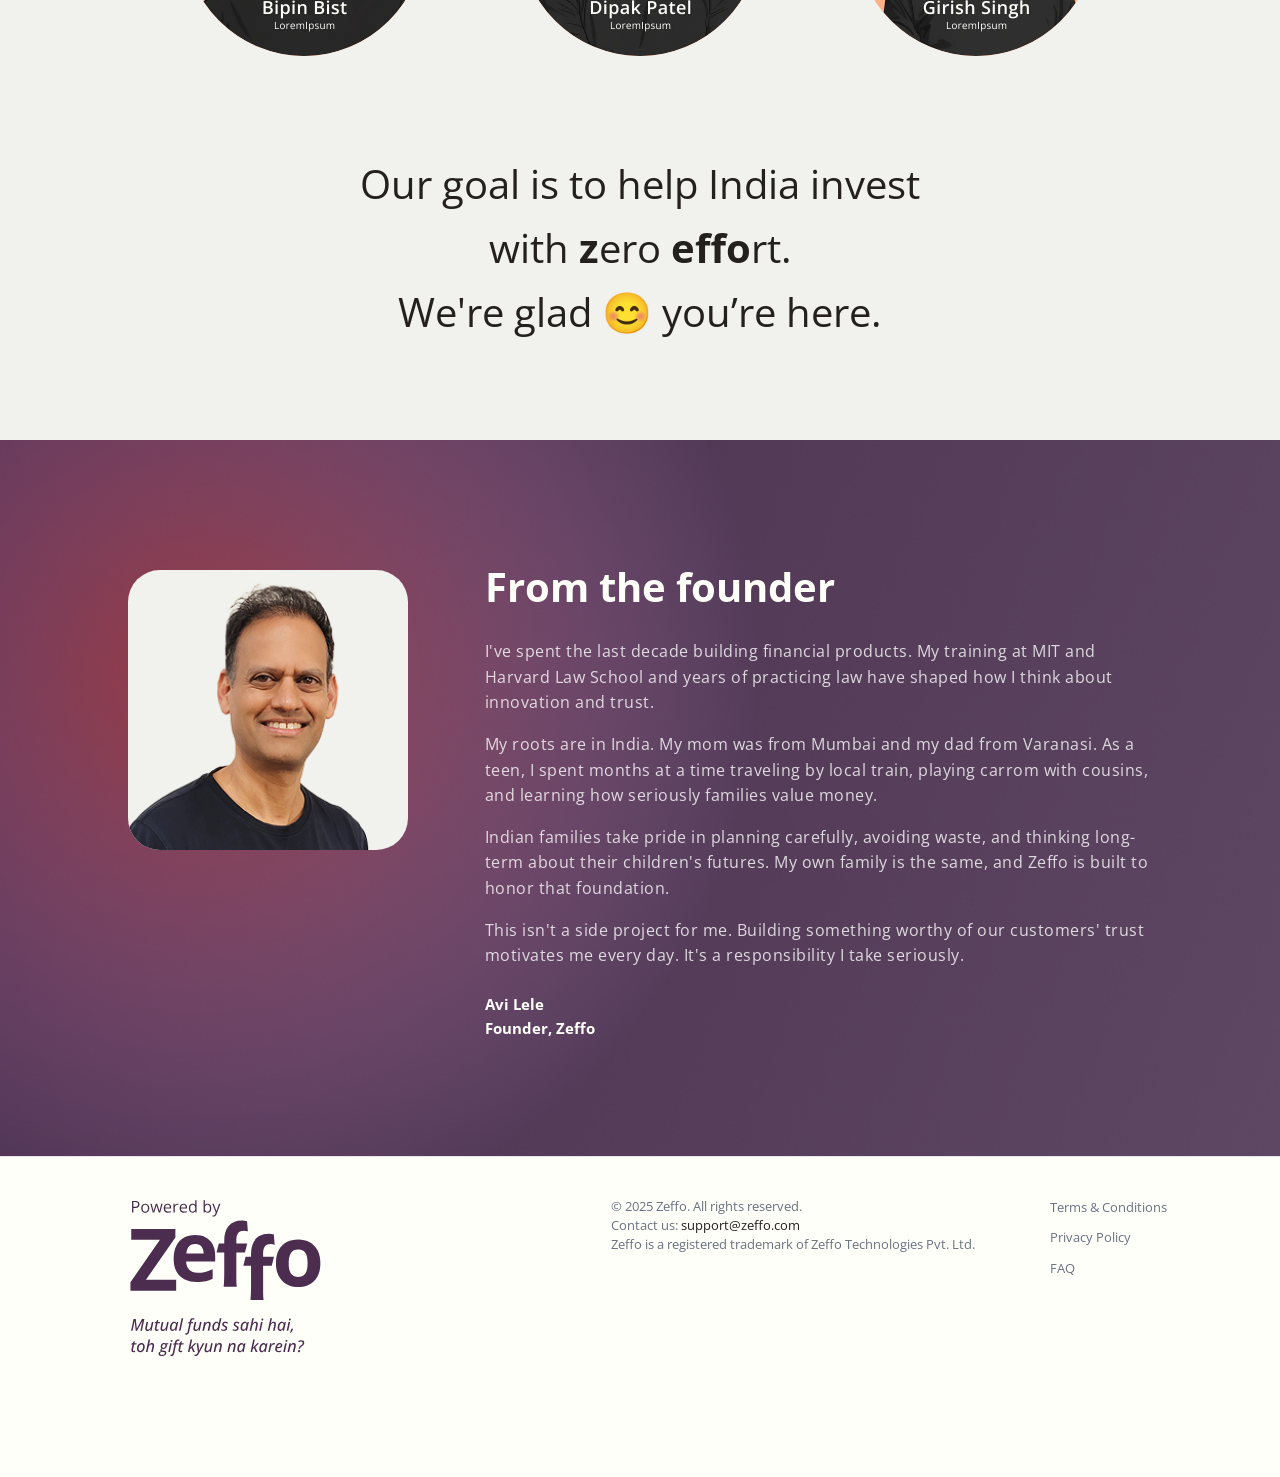
==== commit 3609db69: "changes 07-04" ====
--- a/about.html
+++ b/about.html
@@ -40,8 +40,8 @@
       <div class="about-banner__container">
         <div class="about-banner__text">
           <h1 class="about-banner__heading">About Zeffo</h1>
-          <p class="about-banner__line">Starting to invest can be intimidating.But we all know how to redeem a gift card.</p><br/>
-          <p class="about-banner__line about-banner__line--highlight">What if investing could begin the same way?</p><br/>
+          <p class="about-banner__line">Starting to invest can be intimidating.But we all know how to redeem a gift card.</p>
+          <p class="about-banner__line about-banner__line--highlight">What if investing could begin the same way?</p>
           <p class="about-banner__line">That's how Zeffo was born.</p>
         </div>
         <div class="about-banner__image">
--- a/css/style.css
+++ b/css/style.css
@@ -274,7 +274,7 @@
   display: flex;
   align-items: flex-start;
   justify-content: flex-end;
-  padding: 10px 10px 0 0;
+  padding: 15px 5px 0 0;
 }
 
 .hero__badge {
@@ -321,7 +321,7 @@
 .giftcards__container {
   max-width: var(--container-max);
   margin: 0 auto;
-  padding: 6vw var(--container-padding);
+  padding: 8vw var(--container-padding);
 }
 
 .giftcards__grid {
@@ -335,7 +335,7 @@
   flex-direction: column;
   align-items: center;
   gap: 3vw;
-  flex: 0 0 21.875vw;
+  flex: 0 0 25vw;
 }
 
 .giftcards__item .btn {
@@ -394,7 +394,7 @@
    ============================================ */
 
 .infocard {
-  padding: 10vw var(--container-padding) 12vw;
+  padding: 10vw var(--container-padding);
   background-color: var(--color-white);
   display: flex;
   justify-content: center;
@@ -408,7 +408,8 @@
   align-items: stretch;
   overflow: hidden;
   width: 80vw;
-  padding: 5vw;
+  padding: 8vw 5vw;
+  position: relative;
 }
 
 .infocard__text {
@@ -450,13 +451,13 @@
 
 .infocard__image {
   width: 35vw;
-  position: relative;
+  position: absolute;
+  bottom: 0;
+  right: 0;
 }
 
 .infocard__image img {
-  width: 80%;
-  position: absolute;
-  right: 0;
+  width: 100%;
   border-radius: 8px;
 }
 
@@ -487,7 +488,7 @@
 .trust__subheading {
   font-size: 1.25vw;
   line-height: 1.55;
-  color: var(--color-text-light);
+  color: var(--color-text);
   margin: 0 19.5vw 4.5vw;
 }
 
@@ -523,7 +524,7 @@
   display: flex;
   align-items: center;
   gap: 1.875vw;
-  margin-top: 10vw;
+  margin-top: 5.5vw;
   padding: 2.25vw 6.25vw;
   background-color: #482E4D;
   border-radius: 16px;
@@ -905,7 +906,7 @@
    ============================================ */
 
 .about-banner {
-  background-image: url('../assets/images/bg1.svg');
+  background-image: url('../assets/images/about_bg1.png');
   background-size: cover;
   background-position: center;
   background-repeat: no-repeat;
@@ -936,6 +937,7 @@
 .about-banner__line {
   font-size: 1.562vw;
   line-height: 1.6;
+  margin-bottom: 12px;
   color: rgba(255, 255, 255, 0.9);
 }
 
@@ -980,7 +982,7 @@
   font-size: 1.562vw;
   line-height: 1.6;
   color: var(--color-text);
-  max-width: 46.875vw;
+  max-width: 55vw;
   margin: 0 auto 12px;
 }
 
@@ -1042,11 +1044,11 @@
 /* From the Founder */
 
 .founder {
-  background-image: url('../assets/images/bg2.svg');
+  background-image: url('../assets/images/about_bg2.png');
   background-size: cover;
   background-position: center;
   background-repeat: no-repeat;
-  padding: 10.9vw 0;
+  padding: 9vw 0;
 }
 
 .founder__container {
@@ -1055,12 +1057,13 @@
   padding: 0 var(--container-padding);
   display: flex;
   align-items: flex-start;
-  gap: 3.75vw;
+  gap: 6vw;
 }
 
 .founder__image {
+  margin-top: 15px;
   flex: 0 0 21.875vw;
-  border-radius: 16px;
+  border-radius: 32px;
   overflow: hidden;
   background: #F1F2ED;
 }
@@ -1085,6 +1088,7 @@
   line-height: 1.6;
   color: rgba(255, 255, 255, 0.8);
   margin-bottom: 16px;
+  letter-spacing: 0.5px;
 }
 
 .founder__sign {
@@ -1199,6 +1203,28 @@
 }
 
 /* Category tabs */
+
+.faq__video__container {
+  text-align: center;
+}
+
+.faq__video__heading {
+  font-size: 2.5vw;
+  margin: 48px 0 32px;
+}
+
+.faq__video {
+  border-radius: 16px;
+  overflow: hidden;
+  border: 1px solid #FF8F66;
+  height: 360px;
+  margin-bottom: 48px;
+}
+
+.faq__video video {
+  width: 100%;
+  height: 100%;
+}
 
 .faq__tabs {
   display: flex;
@@ -1505,7 +1531,7 @@
 
 @media (max-width: 767px) {
   :root {
-    --container-padding: 32px;
+    --container-padding: 5vw;
     --header-height: 60px;
   }
 
@@ -1659,7 +1685,7 @@
   }
 
   .steps__heading {
-    margin-bottom: 28px;
+    margin-bottom: 40px;
   }
 
   .steps__grid {
@@ -1669,24 +1695,24 @@
   }
 
   .steps__item {
-    max-width: 320px;
+    max-width: 400px;
+    width: 100%;
   }
 
   /* Info card mobile */
 
   .infocard {
-    padding: 48px 0 60px;
+    padding: 64px 0 0 0;
   }
 
   .infocard__card {
-    width: 90%;
+    width: 100%;
+    border-radius: 0;
     flex-direction: column;
   }
 
   .infocard__text {
-    width: 80vw;
-    padding: 5vw;
-    padding-bottom: 28px;
+    width: 90vw;
     text-align: center;
   }
 
@@ -1695,6 +1721,7 @@
     width: 100%;
     height: 80vw;
     max-height: 480px;
+    position: relative;
   }
 
   .infocard__image img {
@@ -1709,7 +1736,8 @@
   /* Trust mobile */
 
   .trust {
-    padding: 60px var(--container-padding) 40px;
+    padding: 48px var(--container-padding);
+    background: none;
   }
 
   .trust__heading br {
@@ -1733,6 +1761,7 @@
     text-align: center;
     gap: 16px;
     padding: 24px;
+    margin-top: 48px;
   }
 
   .partners h3 {
@@ -1849,6 +1878,7 @@
   /* About page mobile */
 
   .about-banner {
+    background-image: url('../assets/images/about_bg1_mobile.png');
     padding: 48px 0;
   }
 
@@ -1862,8 +1892,13 @@
     text-align: center;
   }
 
+  .about-banner__text p {
+    margin-bottom: 8px;
+  }
+
   .about-banner__heading {
     font-weight: 400;
+    margin-bottom: 12px;
   }
 
   .about-banner__image img {
@@ -1919,12 +1954,12 @@
   /* Founder mobile */
 
   .founder {
+    background-image: url('../assets/images/about_bg2_mobile.png');
     padding: 48px 0;
   }
 
   .founder__container {
     flex-direction: column;
-    align-items: center;
     gap: 32px;
   }
 
@@ -1958,6 +1993,7 @@
   }
 
   .quickhelp__container {
+    gap: 4vw;
     flex-direction: column;
     align-items: center;
   }
@@ -1986,6 +2022,28 @@
     max-width: 100%;
   }
 
+  .faq__video__heading {
+    font-size: 5.8vw;
+    margin: 40px 0 20px;
+    max-width: 80vw;
+  }
+
+
+  .faq__video {
+    overflow: hidden;
+    border: none;
+    height: auto;
+  }
+
+  .faq__video video {
+    border-radius: 16px;
+    overflow: hidden;
+    border: 1px solid #FF8F66;
+    height: auto;
+    width: 100%;
+  }
+
+
   .faq__tabs {
     width: 100%;
     max-width: 100%;
@@ -2009,7 +2067,7 @@
   /* FAQ contact mobile */
 
   .faq-contact {
-    padding: 40px 0;
+    padding: 40px 0 120px;
   }
 
   .faq-contact__container {
@@ -2074,10 +2132,6 @@
    ============================================ */
 
 @media (max-width: 400px) {
-  .giftcards__item {
-    max-width: 240px;
-  }
-
   .steps__heading,
   .infocard__subtitle,
   .trust__heading,
@@ -2086,6 +2140,7 @@
   .multiplier__heading,
   .follow__heading {
     font-size: 24px;
+    letter-spacing: -0.5px;
   }
 
   .trust__subheading,
@@ -2094,7 +2149,7 @@
   .multiplier__intro,
   .multiplier__list li,
   .follow__desc {
-    font-size: 12px;
+    font-size: 14px;
   }
 
   .infocard__cta,
@@ -2104,7 +2159,7 @@
   }
 
   .trust__container {
-    padding: 0 var(--container-padding);
+    padding: 0;
   }
 
   .partners {
@@ -2125,20 +2180,6 @@
     font-size: 24px;
   }
 
-  .senior-team__grid {
-    grid-template-columns: repeat(2, 100px);
-    gap: 20px;
-  }
-
-  .senior-team__member {
-    width: 100px;
-  }
-
-  .senior-team__photo {
-    width: 100px;
-    height: 100px;
-  }
-
   .about-goal__text {
     font-size: 20px;
   }
